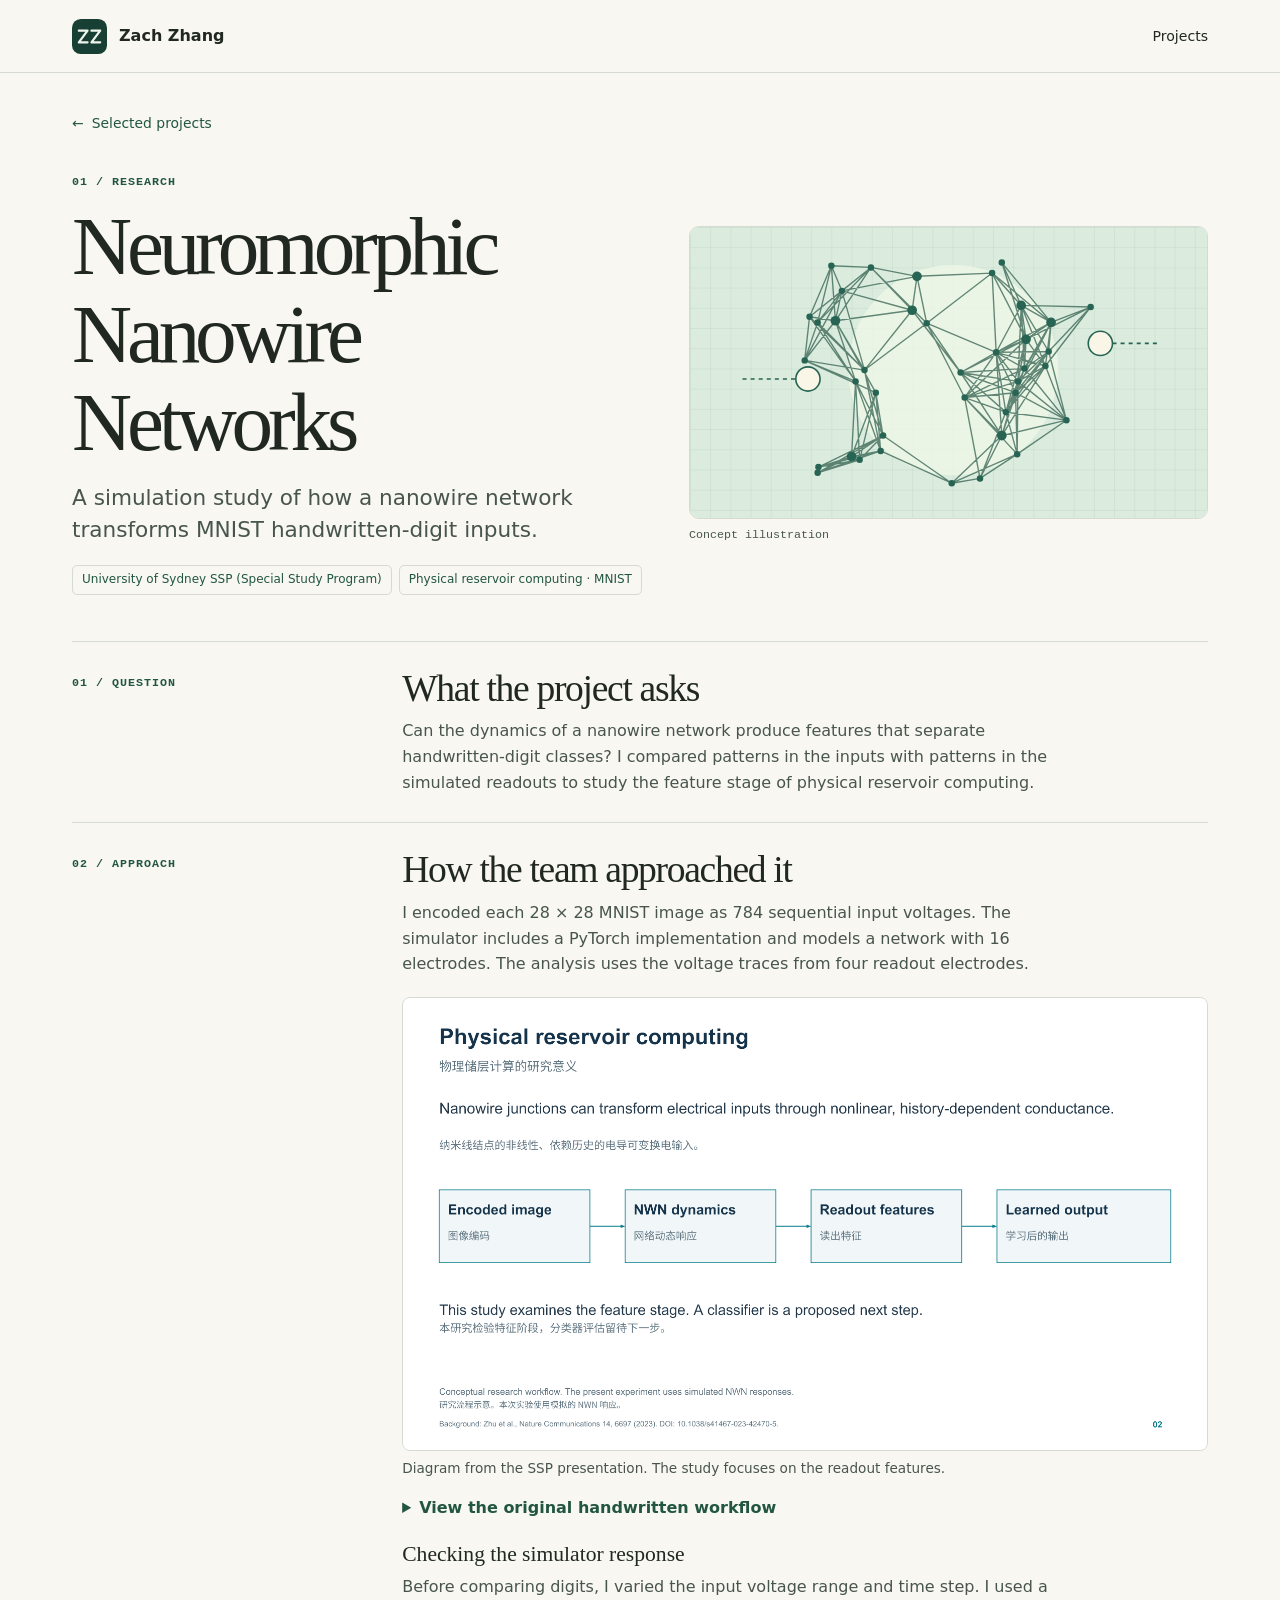
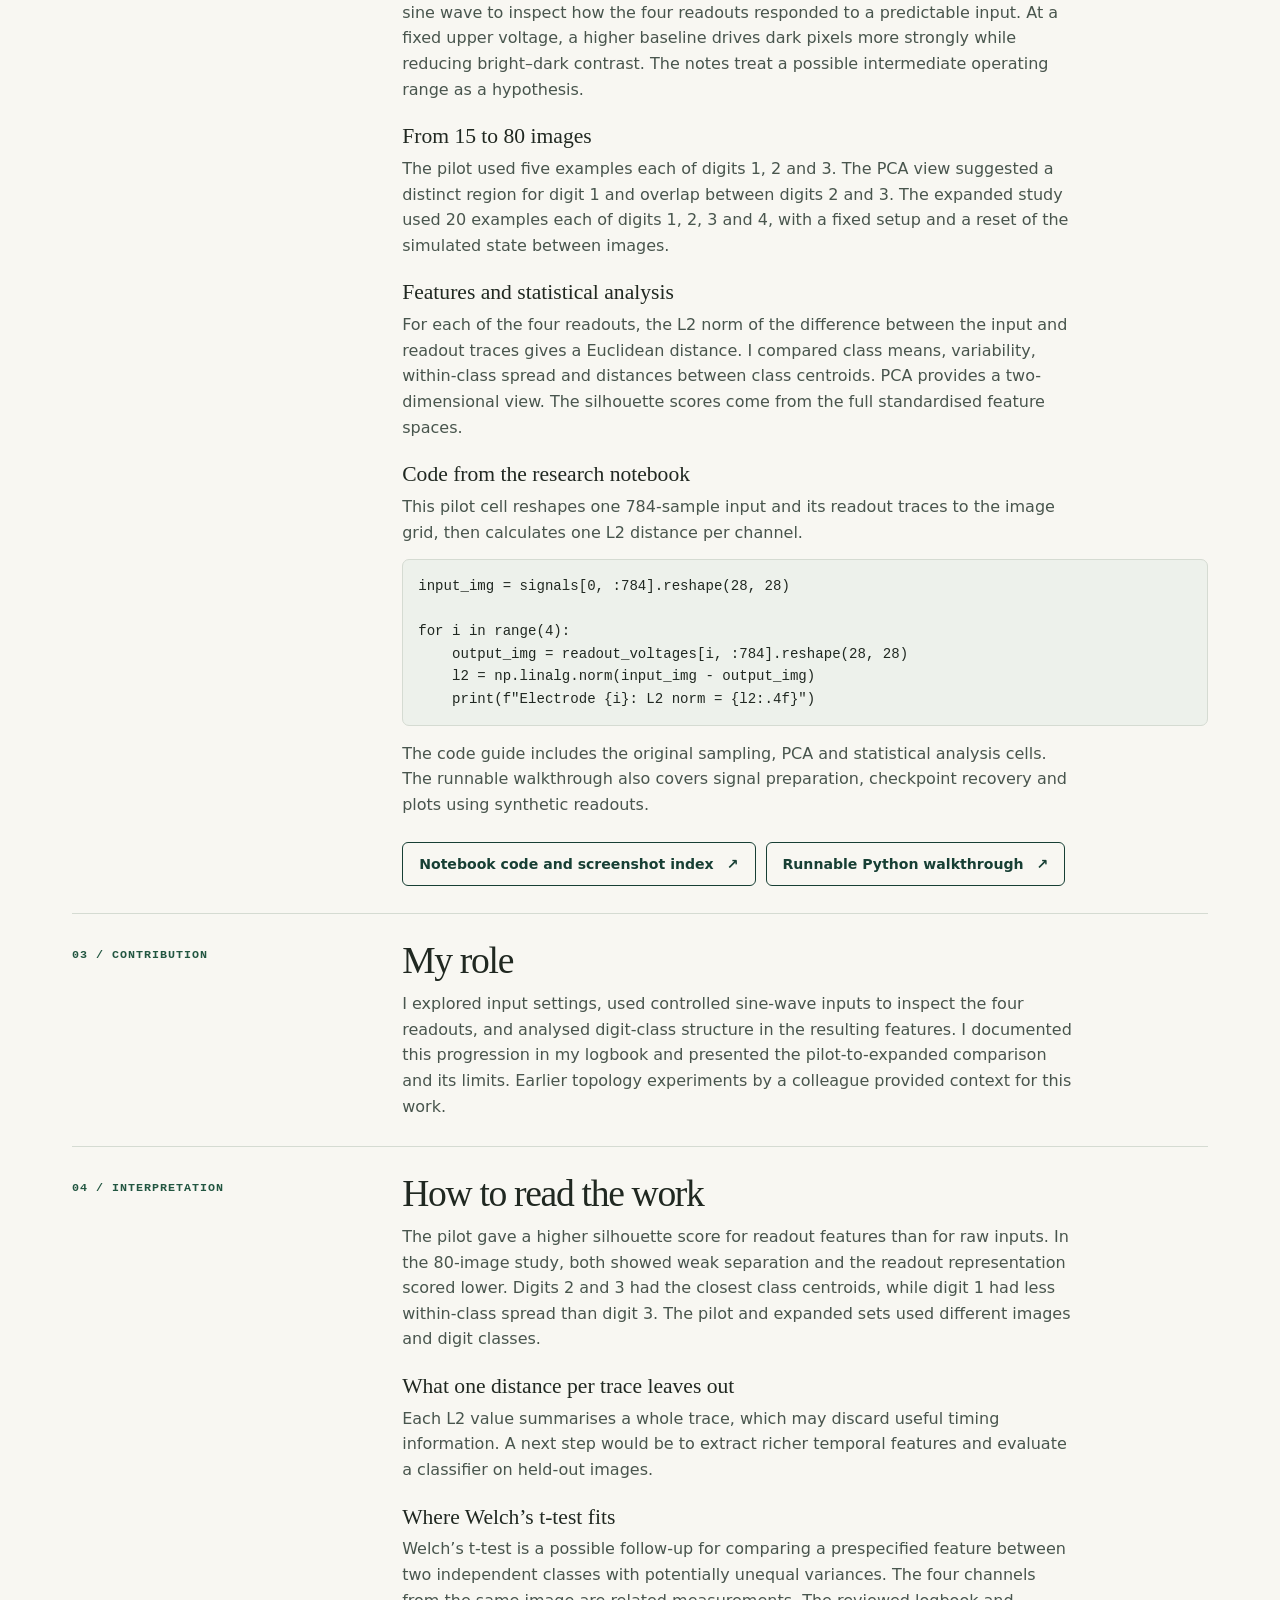
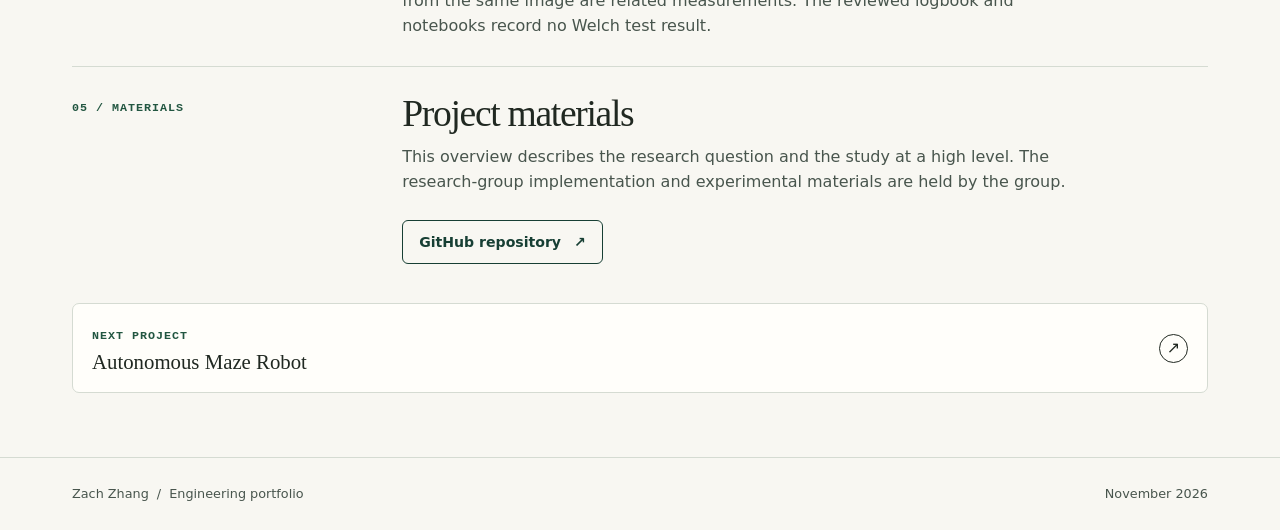
==== nwn.html @ 661b81e2 "Publish reviewed portfolio materials" ====
<!doctype html>
<html lang="en">
<head>
  <meta charset="utf-8">
  <meta name="viewport" content="width=device-width, initial-scale=1">
  <meta name="description" content="A simulation study of how a nanowire network transforms MNIST handwritten-digit inputs.">
  <title>Neuromorphic Nanowire Networks | Zach Zhang</title>
  <link rel="icon" href="assets/mark.svg" type="image/svg+xml">
  <link rel="stylesheet" href="assets/style.css">
</head>
<body>
  <a class="skip" href="#main">Skip to content</a>
  <header class="top"><div class="wrap bar">
    <a class="brand" href="index.html"><img src="assets/mark.svg" width="35" height="35" alt=""> Zach Zhang</a>
    <nav aria-label="Main navigation"><a href="index.html#work">Projects</a></nav>
  </div></header>

      <main id="main" class="wrap detail nwn">
        <a class="back" href="index.html#work"><span aria-hidden="true">←</span> Selected projects</a>
        <section class="detail-hero"><div><p class="eyebrow">01 / Research</p><h1>Neuromorphic Nanowire Networks</h1><p class="lead">A simulation study of how a nanowire network transforms MNIST handwritten-digit inputs.</p>
          <div class="meta"><span>University of Sydney SSP (Special Study Program)</span><span>Physical reservoir computing · MNIST</span></div></div>
          <figure><img src="assets/nwn.svg" width="640" height="360" alt="Illustration of an interconnected network"><figcaption>Concept illustration</figcaption></figure>
        </section>
        <section class="detail-section"><p class="eyebrow">01 / Question</p><div><h2>What the project asks</h2><p>Can the dynamics of a nanowire network produce features that separate handwritten-digit classes? I compared patterns in the inputs with patterns in the simulated readouts to study the feature stage of physical reservoir computing.</p></div></section>
        <section class="detail-section"><p class="eyebrow">02 / Approach</p><div><h2>How the team approached it</h2><p>I encoded each 28 × 28 MNIST image as 784 sequential input voltages. The simulator includes a PyTorch implementation and models a network with 16 electrodes. The analysis uses the voltage traces from four readout electrodes.</p><figure class="research-figure">
        <img src="assets/reservoir-workflow.png" width="1600" height="900" loading="lazy" alt="SSP presentation diagram connecting encoded images, nanowire-network dynamics and readout features">
        <figcaption>Diagram from the SSP presentation. The study focuses on the readout features.</figcaption>
      </figure>
      <details class="logbook-preview">
        <summary>View the original handwritten workflow</summary>
        <figure class="research-figure">
          <img src="assets/logbook-workflow.jpg" width="1075" height="1302" loading="lazy" alt="Handwritten workflow from MNIST voltage encoding to four readouts, feature extraction and statistical analysis">
          <figcaption>Conceptual workflow from my SSP research logbook, page 9.</figcaption>
        </figure>
      </details>
      <h3 class="research-code-heading">Checking the simulator response</h3>
      <p>Before comparing digits, I varied the input voltage range and time step. I used a sine wave to inspect how the four readouts responded to a predictable input. At a fixed upper voltage, a higher baseline drives dark pixels more strongly while reducing bright–dark contrast. The notes treat a possible intermediate operating range as a hypothesis.</p>
      <h3 class="research-code-heading">From 15 to 80 images</h3>
      <p>The pilot used five examples each of digits 1, 2 and 3. The PCA view suggested a distinct region for digit 1 and overlap between digits 2 and 3. The expanded study used 20 examples each of digits 1, 2, 3 and 4, with a fixed setup and a reset of the simulated state between images.</p>
      <h3 class="research-code-heading">Features and statistical analysis</h3>
      <p>For each of the four readouts, the L2 norm of the difference between the input and readout traces gives a Euclidean distance. I compared class means, variability, within-class spread and distances between class centroids. PCA provides a two-dimensional view. The silhouette scores come from the full standardised feature spaces.</p>
      <h3 class="research-code-heading">Code from the research notebook</h3>
      <p>This pilot cell reshapes one 784-sample input and its readout traces to the image grid, then calculates one L2 distance per channel.</p>
      <pre class="research-code"><code>input_img = signals[0, :784].reshape(28, 28)

for i in range(4):
    output_img = readout_voltages[i, :784].reshape(28, 28)
    l2 = np.linalg.norm(input_img - output_img)
    print(f&quot;Electrode {i}: L2 norm = {l2:.4f}&quot;)</code></pre>
      <p>The code guide includes the original sampling, PCA and statistical analysis cells. The runnable walkthrough also covers signal preparation, checkpoint recovery and plots using synthetic readouts.</p>
      <div class="intro-links">
        <a class="button secondary" href="https://github.com/zchenrui712-cell/nwn-ssp/blob/main/docs/notebook-code.md" target="_blank" rel="noopener noreferrer">Notebook code and screenshot index <span aria-hidden="true">↗</span></a>
        <a class="button secondary" href="https://github.com/zchenrui712-cell/nwn-ssp/blob/main/analysis/demo.py" target="_blank" rel="noopener noreferrer">Runnable Python walkthrough <span aria-hidden="true">↗</span></a>
      </div></div></section>
        <section class="detail-section"><p class="eyebrow">03 / Contribution</p><div><h2>My role</h2><p>I explored input settings, used controlled sine-wave inputs to inspect the four readouts, and analysed digit-class structure in the resulting features. I documented this progression in my logbook and presented the pilot-to-expanded comparison and its limits. Earlier topology experiments by a colleague provided context for this work.</p></div></section>
        <section class="detail-section"><p class="eyebrow">04 / Interpretation</p><div><h2>How to read the work</h2><p>The pilot gave a higher silhouette score for readout features than for raw inputs. In the 80-image study, both showed weak separation and the readout representation scored lower. Digits 2 and 3 had the closest class centroids, while digit 1 had less within-class spread than digit 3. The pilot and expanded sets used different images and digit classes.</p><h3 class="research-code-heading">What one distance per trace leaves out</h3>
        <p>Each L2 value summarises a whole trace, which may discard useful timing information. A next step would be to extract richer temporal features and evaluate a classifier on held-out images.</p>
        <h3 class="research-code-heading">Where Welch’s t-test fits</h3>
        <p>Welch’s t-test is a possible follow-up for comparing a prespecified feature between two independent classes with potentially unequal variances. The four channels from the same image are related measurements. The reviewed logbook and notebooks record no Welch test result.</p></div></section>
        <section class="detail-section"><p class="eyebrow">05 / Materials</p><div><h2>Project materials</h2><p>This overview describes the research question and the study at a high level. The research-group implementation and experimental materials are held by the group.</p><div class="intro-links"><a class="button secondary" href="https://github.com/zchenrui712-cell/nwn-ssp" target="_blank" rel="noopener noreferrer">GitHub repository <span aria-hidden="true">↗</span></a></div></div></section>
        <a class="next" href="robot.html"><div><span class="eyebrow">Next project</span><strong>Autonomous Maze Robot</strong></div><span class="arrow" aria-hidden="true">↗</span></a>
      </main>
  <footer class="foot"><div class="wrap bar"><span>Zach Zhang <span class="quiet">/</span> Engineering portfolio</span><span class="foot-status">November 2026</span></div></footer>
</body>
</html>
---- assets/style.css ----
:root {
  color-scheme: light;
  --paper: #f8f7f2;
  --ink: #202821;
  --muted: #48554d;
  --line: #d5dbd2;
  --green: #173f34;
  --serif: Georgia, 'Times New Roman', serif;
  --sans: 'Segoe UI', system-ui, sans-serif;
  --mono: Consolas, 'SFMono-Regular', monospace;
}
*, *::before, *::after { box-sizing: border-box; }
html { scroll-behavior: smooth; }
body { margin: 0; color: var(--ink); background: var(--paper); font: 16px/1.6 var(--sans); }
a { color: inherit; }
a:focus-visible { outline: 3px solid #31654f; outline-offset: 4px; }
img { display: block; max-width: 100%; height: auto; }
h1, h2, h3, p, figure { margin: 0; }
h1, h2, h3 { font-family: var(--serif); line-height: 1.06; font-weight: 400; }
.wrap { width: min(1136px, 100% - 88px); margin-inline: auto; }
.bar { min-height: 72px; display: flex; align-items: center; justify-content: space-between; gap: 16px; }
.top { border-bottom: 1px solid var(--line); }
.brand { display: inline-flex; align-items: center; gap: 12px; text-decoration: none; font-weight: 650; white-space: nowrap; }
nav { display: flex; align-items: center; gap: 25px; font-size: .88rem; }
nav a { text-decoration: none; padding-block: 8px; }
nav a:hover, nav a[aria-current] { text-decoration: underline; text-underline-offset: 5px; }
.skip { position: fixed; z-index: 5; background: var(--green); color: #fff; padding: 8px 12px; top: -4em; left: 12px; }
.skip:focus { top: 12px; }
.intro { display: grid; grid-template-columns: minmax(0, 1fr) 268px; align-items: end; gap: 42px; padding-block: clamp(58px, 8vw, 112px) clamp(50px, 6vw, 84px); }
.eyebrow { text-transform: uppercase; letter-spacing: .085em; font: 650 .73rem/1.35 var(--mono); color: var(--accent, var(--green)); }
.dot { display: inline-block; margin-right: 5px; vertical-align: .1em; width: 7px; height: 7px; border-radius: 50%; background: #397657; }
.intro h1 { margin: 13px 0 14px; font-size: clamp(4rem, 10vw, 8.45rem); letter-spacing: -.083em; }
.period { color: #3b765c; }
.lead { font-size: clamp(1.1rem, 2vw, 1.35rem); line-height: 1.5; color: var(--muted); max-width: 38ch; }
.intro-note { border-left: 2px solid #9eb9a9; color: var(--muted); padding: 1px 0 1px 16px; max-width: 29ch; margin-bottom: 9px; font-size: .94rem; }
.intro-links { display: flex; flex-wrap: wrap; gap: 10px; margin-top: 25px; }
.button { min-height: 44px; display: inline-flex; gap: 13px; justify-content: center; align-items: center; padding: 8px 16px; border-radius: 6px; border: 1px solid var(--green); text-decoration: none; font-size: .88rem; font-weight: 650; }
.primary { background: var(--green); color: #fff; }
.primary:hover { background: #285848; }
.secondary { color: var(--green); }
.secondary:hover { background: #e7eee5; }
.work { border-top: 1px solid var(--line); padding-block: 25px 64px; scroll-margin-top: 16px; }
.section-top { display: flex; align-items: baseline; justify-content: space-between; gap: 12px; margin-bottom: 20px; }
.section-top h2 { font-size: clamp(1.8rem, 3.3vw, 2.7rem); letter-spacing: -.035em; }
.cards { display: grid; grid-template-columns: repeat(3, minmax(0, 1fr)); gap: 16px; }
.nwn { --accent: #225641; }
.robot { --accent: #784020; }
.skytrace { --accent: #2e577d; }
.card { display: flex; flex-direction: column; border: 1px solid var(--line); border-radius: 10px; text-decoration: none; background: #fffefa; transition: transform .17s ease, box-shadow .17s ease; }
.card:hover { transform: translateY(-4px); box-shadow: 0 9px 23px #253a2715; }
.card-art { position: relative; }
.card-art img { width: 100%; border-radius: 9px 9px 0 0; }
.card-index { position: absolute; top: 13px; left: 13px; border-radius: 4px; padding: 4px 7px; background: #fffefa; color: var(--accent); font: 650 .71rem/1.25 var(--mono); }
.card-copy { display: flex; flex-direction: column; flex: 1; padding: 19px; }
.card-copy h3 { font-size: clamp(1.5rem, 2.55vw, 2.03rem); letter-spacing: -.045em; margin-block: 8px 9px; }
.card-copy > p:not(.eyebrow) { color: var(--muted); font-size: .91rem; line-height: 1.55; margin-bottom: 17px; }
.card-bottom { border-top: 1px solid var(--line); padding-top: 12px; margin-top: auto; display: flex; align-items: center; justify-content: space-between; gap: 10px; color: var(--accent); font-size: .75rem; font-weight: 650; }
.arrow { display: grid; flex: 0 0 auto; place-items: center; width: 29px; height: 29px; border: 1px solid currentColor; border-radius: 50%; font: 1rem/1 var(--sans); }
.foot { border-top: 1px solid var(--line); color: var(--muted); font-size: .8rem; }
.quiet { margin-inline: 4px; }
.foot-status { text-align: right; }
.detail, .cv { padding-block: 31px 64px; }
.back { display: inline-flex; align-items: center; gap: 8px; font-size: .87rem; text-decoration: none; padding: 8px 0; color: var(--accent, var(--green)); }
.back:hover { text-decoration: underline; }
.detail-hero { display: grid; grid-template-columns: 1.1fr minmax(0, 1fr); gap: 46px; align-items: center; padding-block: 33px 46px; }
.detail-hero h1, .cv h1 { font-size: clamp(2.65rem, 6.5vw, 5.6rem); letter-spacing: -.062em; margin: 11px 0 15px; overflow-wrap: anywhere; }
.detail-hero figure img { border: 1px solid var(--line); border-radius: 10px; }
.detail-hero figcaption { font: .73rem/1.4 var(--mono); color: var(--muted); margin-top: 8px; }
.meta { display: flex; flex-wrap: wrap; gap: 7px; margin-top: 19px; }
.meta span { border-radius: 5px; padding: 4px 9px; border: 1px solid var(--line); font-size: .75rem; color: var(--accent); }
.detail-section { display: grid; grid-template-columns: minmax(140px, .38fr) 1fr; gap: 24px; border-top: 1px solid var(--line); padding-block: 27px; }
.detail-section > .eyebrow { margin-top: 7px; }
.detail-section h2, .cv h2 { font-size: clamp(1.55rem, 3.25vw, 2.35rem); letter-spacing: -.035em; margin-bottom: 10px; }
.detail-section div > p, .detail-section dd, .cv section p { color: var(--muted); max-width: 66ch; }
.research-figure { margin-top: 20px; }
.research-figure img { border: 1px solid var(--line); border-radius: 8px; }
.research-figure figcaption { margin-top: 7px; color: var(--muted); font-size: .85rem; }
.logbook-preview { margin-top: 15px; }
.logbook-preview summary { color: var(--accent); cursor: pointer; font-weight: 650; }
.logbook-preview img { width: min(100%, 440px); }
.research-code-heading { margin: 23px 0 8px; font-size: 1.35rem; }
.research-code { overflow-x: auto; padding: 15px; border: 1px solid var(--line); border-radius: 7px; background: #edf1eb; font: .88rem/1.6 var(--mono); }
.demo-actions { display: flex; gap: 10px; flex-wrap: wrap; margin-block: 14px; }
.demo-actions button { cursor: pointer; font-family: inherit; }
.demo-upload label { display: block; }
.demo-upload input { max-width: 100%; }
.demo-status { padding: 10px 14px; margin-block: 12px; border-left: 3px solid var(--accent); background: #edf1eb; }
.demo-credit { font-size: .84rem; }
.stages { display: grid; grid-template-columns: repeat(3, minmax(0, 1fr)); gap: 10px; margin-block: 15px 0; }
.stages > div { background: #fffaf2; border: 1px solid #e5dac8; border-radius: 6px; padding: 12px; }
.stages dt { font-weight: 650; color: var(--accent); }
.stages dd { margin: 4px 0 0; font-size: .88rem; }
.next { margin-top: 12px; padding: 17px 19px; border: 1px solid var(--line); border-radius: 7px; background: #fffefa; display: flex; align-items: center; justify-content: space-between; gap: 16px; text-decoration: none; }
.next:hover { border-color: var(--accent); }
.next strong { display: block; margin-top: 4px; font: 1.3rem/1.2 var(--serif); }
.cv { max-width: 870px; }
.cv-header { padding-block: 26px 31px; }
.cv-header h1 { font-size: clamp(2.75rem, 6.5vw, 5.25rem); }
.cv section { border-top: 1px solid var(--line); padding: 21px 0 23px; }
.cv-row { display: flex; justify-content: space-between; align-items: baseline; gap: 16px; padding-top: 10px; }
.cv-row h3 { font-size: 1.2rem; margin-bottom: 4px; }
.cv-row h3 a { text-decoration-thickness: 1px; text-underline-offset: 3px; }
.cv-row > span { white-space: nowrap; font-size: .79rem; color: var(--muted); }
.cv-results { margin: 0; padding: 0; list-style: none; }
.cv-results li { display: flex; justify-content: space-between; gap: 8px; padding-block: 3px; }
.cv-results strong { white-space: nowrap; }
@media (max-width: 875px) {
  .wrap { width: min(1136px, 100% - 54px); }
  .intro { grid-template-columns: 1fr minmax(170px, 29%); gap: 20px; }
  .card-copy { padding: 14px; }
  .detail-hero { gap: 24px; }
}
@media (max-width: 660px) {
  .wrap { width: calc(100% - 36px); }
  .bar { min-height: 62px; }
  nav { gap: 15px; }
  .intro, .cards, .detail-hero, .detail-section, .stages { grid-template-columns: 1fr; }
  .intro { gap: 23px; padding-block: 47px 35px; }
  .intro h1 { font-size: clamp(3.15rem, 13vw, 5.8rem); }
  .intro-note { max-width: 38ch; margin: 0; }
  .card-copy h3 { font-size: 1.85rem; }
  .card-art img { aspect-ratio: 1.95; object-fit: cover; }
  .detail-hero { gap: 23px; padding-block: 23px 28px; }
  .detail-section { gap: 8px; padding-block: 20px; }
  .detail-section > .eyebrow { margin-top: 0; }
  .cv-row { flex-direction: column; gap: 4px; padding-top: 12px; }
}
@media (prefers-reduced-motion: reduce) { *, *::before, *::after { transition: none !important; scroll-behavior: auto !important; } }
@media print {
  @page { size: A4; margin: 16mm; }
  body { background: #fff; color: #000; font-size: 10.5pt; }
  .top, .foot, .skip, .cv > .back { display: none; }
  .wrap { width: 100%; }
  .cv { max-width: none; padding: 0; }
  .cv-header { padding: 0 0 12px; }
  .cv h1 { font-size: 31pt; }
  .cv h2 { font-size: 17pt; }
  .cv .lead { font-size: 12pt; }
  .cv section { padding: 10px 0; break-inside: avoid; }
  .cv-row { display: flex; flex-direction: row; }
}
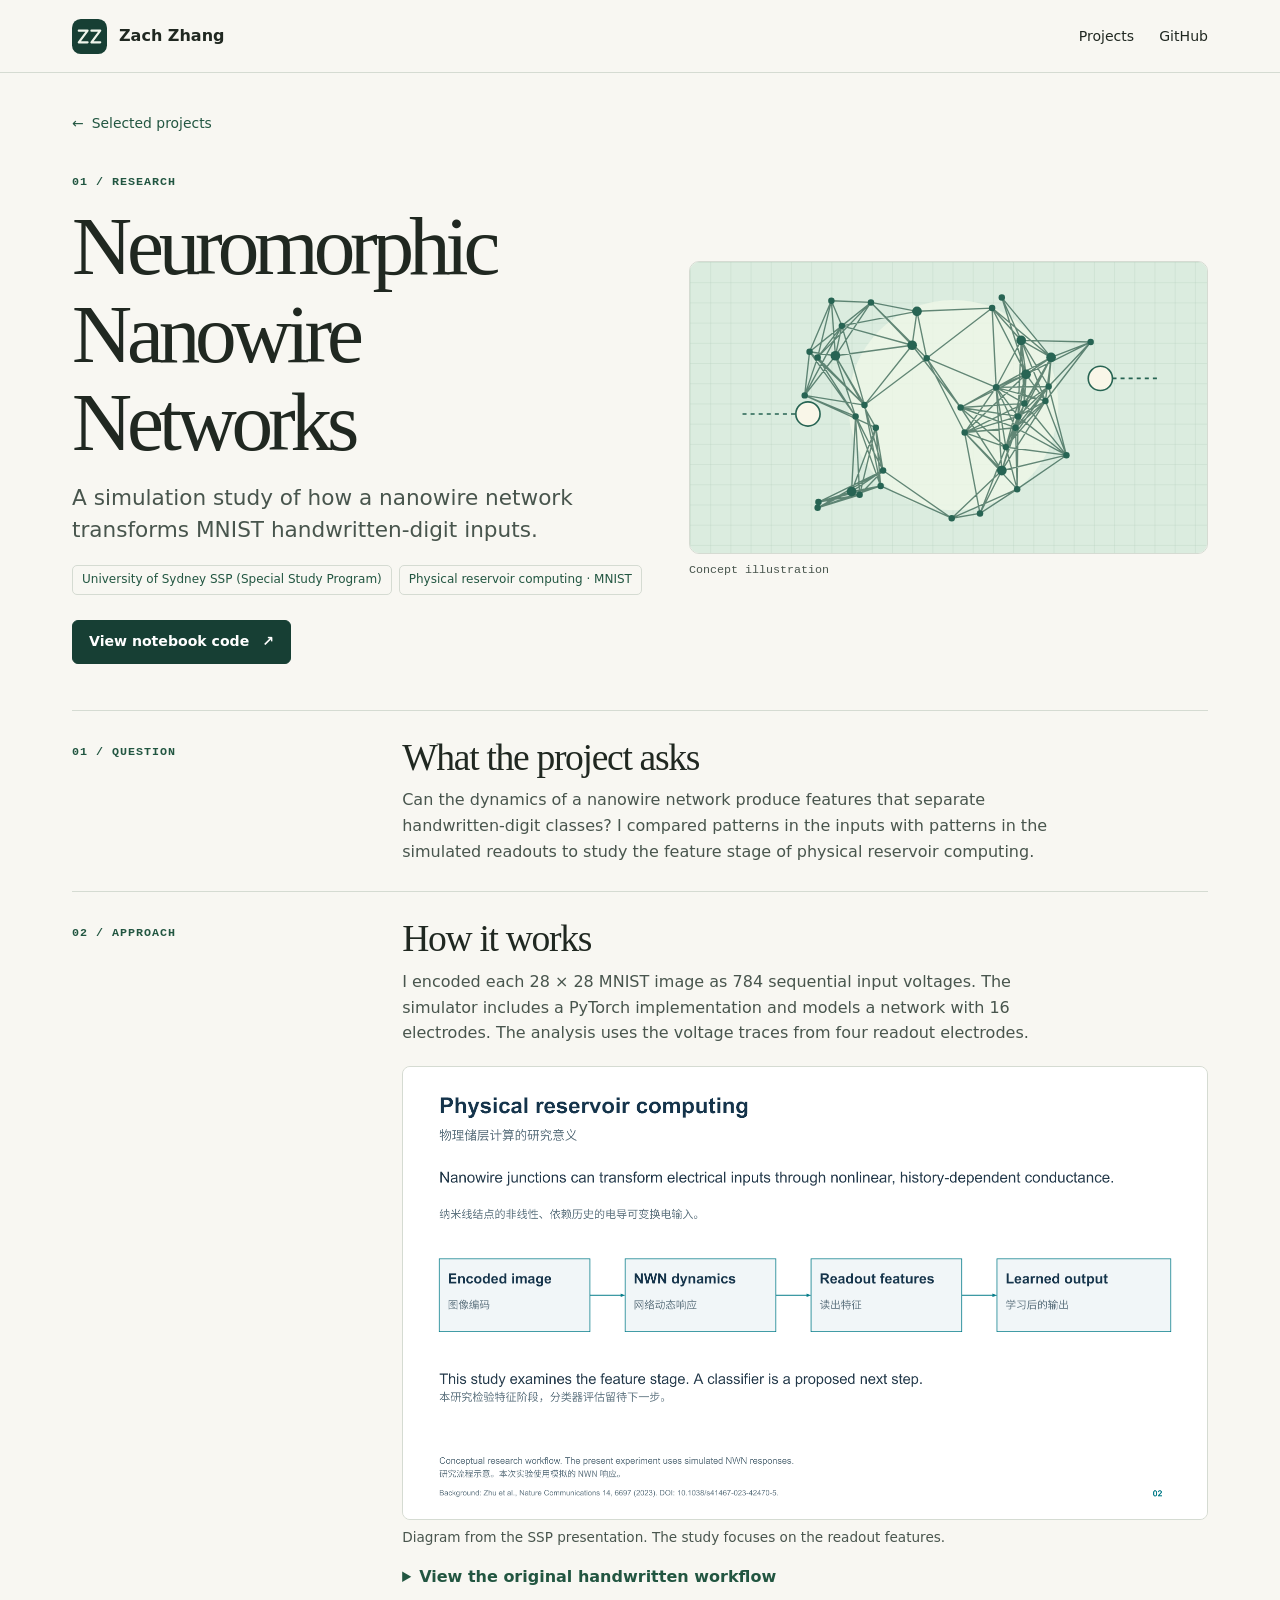
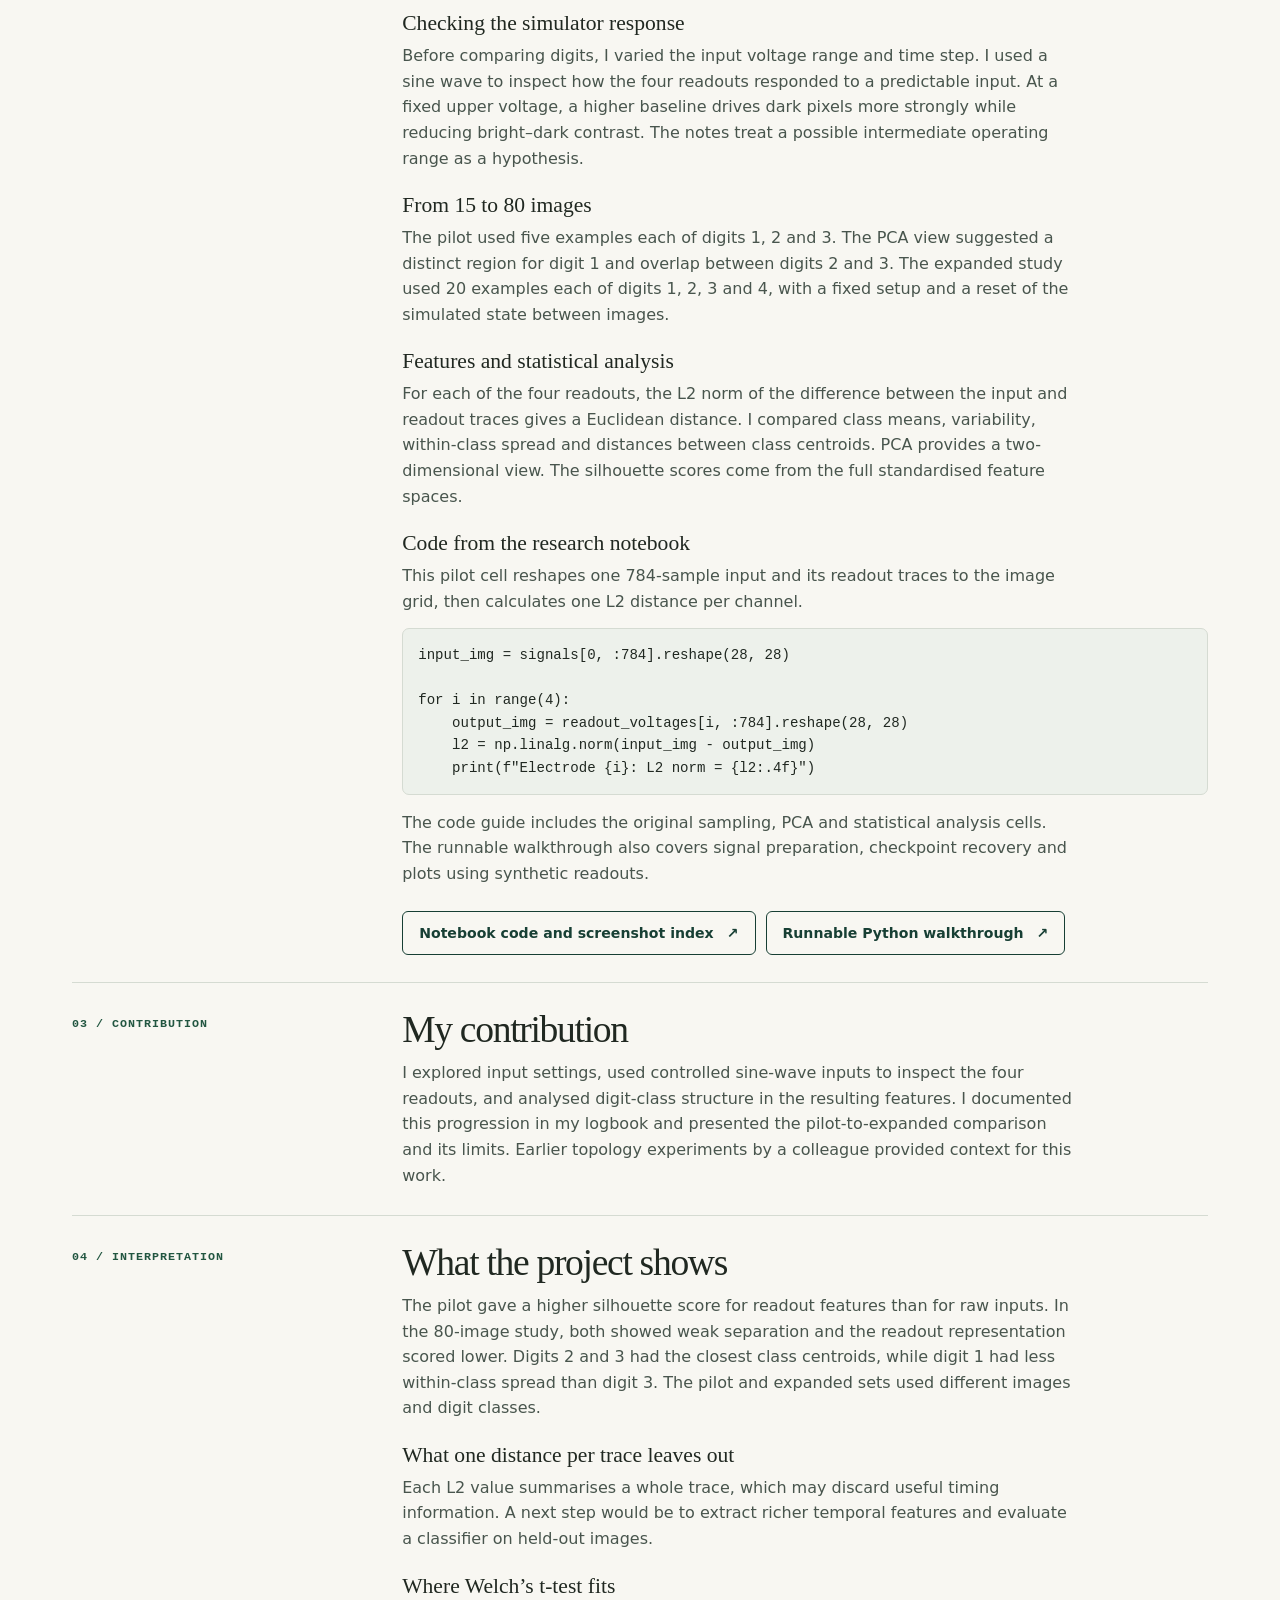
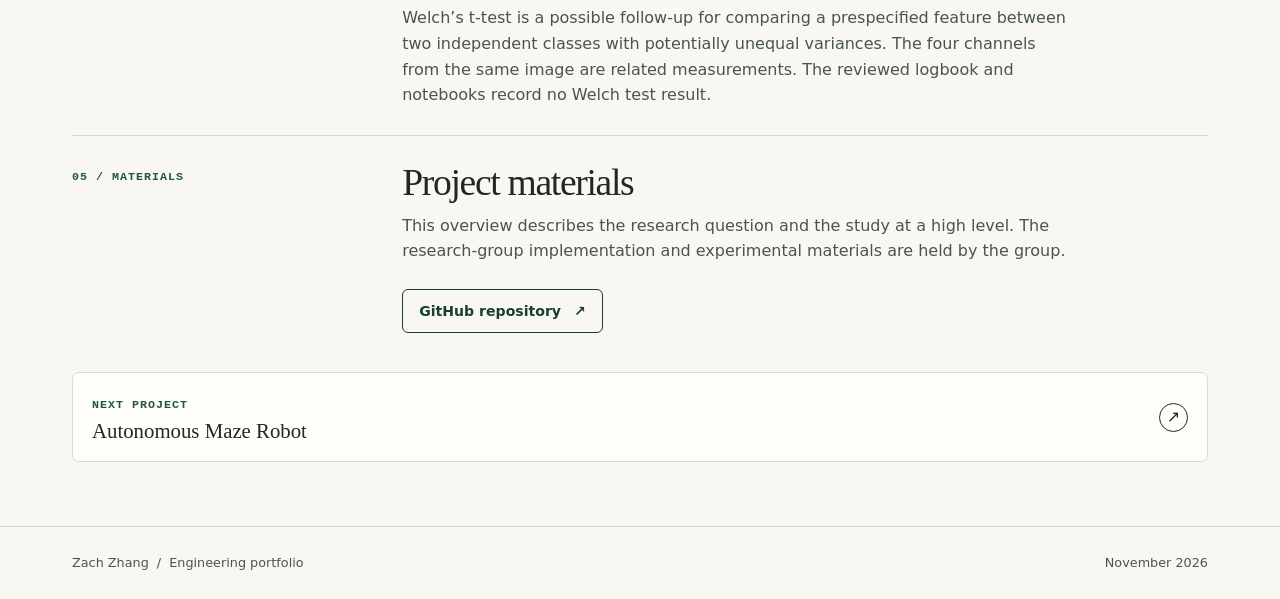
==== commit 65dfcda8: "Improve portfolio navigation and project links" ====
--- a/nwn.html
+++ b/nwn.html
@@ -12,17 +12,19 @@
   <a class="skip" href="#main">Skip to content</a>
   <header class="top"><div class="wrap bar">
     <a class="brand" href="index.html"><img src="assets/mark.svg" width="35" height="35" alt=""> Zach Zhang</a>
-    <nav aria-label="Main navigation"><a href="index.html#work">Projects</a></nav>
+    <nav aria-label="Main navigation"><a href="index.html#work">Projects</a><a href="https://github.com/zchenrui712-cell">GitHub</a></nav>
   </div></header>
 
       <main id="main" class="wrap detail nwn">
         <a class="back" href="index.html#work"><span aria-hidden="true">←</span> Selected projects</a>
         <section class="detail-hero"><div><p class="eyebrow">01 / Research</p><h1>Neuromorphic Nanowire Networks</h1><p class="lead">A simulation study of how a nanowire network transforms MNIST handwritten-digit inputs.</p>
-          <div class="meta"><span>University of Sydney SSP (Special Study Program)</span><span>Physical reservoir computing · MNIST</span></div></div>
+          <div class="meta"><span>University of Sydney SSP (Special Study Program)</span><span>Physical reservoir computing · MNIST</span></div><div class="intro-links">
+          <a class="button primary" href="https://github.com/zchenrui712-cell/nwn-ssp/blob/main/docs/notebook-code.md">View notebook code <span aria-hidden="true">↗</span></a>
+        </div></div>
           <figure><img src="assets/nwn.svg" width="640" height="360" alt="Illustration of an interconnected network"><figcaption>Concept illustration</figcaption></figure>
         </section>
         <section class="detail-section"><p class="eyebrow">01 / Question</p><div><h2>What the project asks</h2><p>Can the dynamics of a nanowire network produce features that separate handwritten-digit classes? I compared patterns in the inputs with patterns in the simulated readouts to study the feature stage of physical reservoir computing.</p></div></section>
-        <section class="detail-section"><p class="eyebrow">02 / Approach</p><div><h2>How the team approached it</h2><p>I encoded each 28 × 28 MNIST image as 784 sequential input voltages. The simulator includes a PyTorch implementation and models a network with 16 electrodes. The analysis uses the voltage traces from four readout electrodes.</p><figure class="research-figure">
+        <section class="detail-section"><p class="eyebrow">02 / Approach</p><div><h2>How it works</h2><p>I encoded each 28 × 28 MNIST image as 784 sequential input voltages. The simulator includes a PyTorch implementation and models a network with 16 electrodes. The analysis uses the voltage traces from four readout electrodes.</p><figure class="research-figure">
         <img src="assets/reservoir-workflow.png" width="1600" height="900" loading="lazy" alt="SSP presentation diagram connecting encoded images, nanowire-network dynamics and readout features">
         <figcaption>Diagram from the SSP presentation. The study focuses on the readout features.</figcaption>
       </figure>
@@ -52,8 +54,8 @@
         <a class="button secondary" href="https://github.com/zchenrui712-cell/nwn-ssp/blob/main/docs/notebook-code.md" target="_blank" rel="noopener noreferrer">Notebook code and screenshot index <span aria-hidden="true">↗</span></a>
         <a class="button secondary" href="https://github.com/zchenrui712-cell/nwn-ssp/blob/main/analysis/demo.py" target="_blank" rel="noopener noreferrer">Runnable Python walkthrough <span aria-hidden="true">↗</span></a>
       </div></div></section>
-        <section class="detail-section"><p class="eyebrow">03 / Contribution</p><div><h2>My role</h2><p>I explored input settings, used controlled sine-wave inputs to inspect the four readouts, and analysed digit-class structure in the resulting features. I documented this progression in my logbook and presented the pilot-to-expanded comparison and its limits. Earlier topology experiments by a colleague provided context for this work.</p></div></section>
-        <section class="detail-section"><p class="eyebrow">04 / Interpretation</p><div><h2>How to read the work</h2><p>The pilot gave a higher silhouette score for readout features than for raw inputs. In the 80-image study, both showed weak separation and the readout representation scored lower. Digits 2 and 3 had the closest class centroids, while digit 1 had less within-class spread than digit 3. The pilot and expanded sets used different images and digit classes.</p><h3 class="research-code-heading">What one distance per trace leaves out</h3>
+        <section class="detail-section"><p class="eyebrow">03 / Contribution</p><div><h2>My contribution</h2><p>I explored input settings, used controlled sine-wave inputs to inspect the four readouts, and analysed digit-class structure in the resulting features. I documented this progression in my logbook and presented the pilot-to-expanded comparison and its limits. Earlier topology experiments by a colleague provided context for this work.</p></div></section>
+        <section class="detail-section"><p class="eyebrow">04 / Interpretation</p><div><h2>What the project shows</h2><p>The pilot gave a higher silhouette score for readout features than for raw inputs. In the 80-image study, both showed weak separation and the readout representation scored lower. Digits 2 and 3 had the closest class centroids, while digit 1 had less within-class spread than digit 3. The pilot and expanded sets used different images and digit classes.</p><h3 class="research-code-heading">What one distance per trace leaves out</h3>
         <p>Each L2 value summarises a whole trace, which may discard useful timing information. A next step would be to extract richer temporal features and evaluate a classifier on held-out images.</p>
         <h3 class="research-code-heading">Where Welch’s t-test fits</h3>
         <p>Welch’s t-test is a possible follow-up for comparing a prespecified feature between two independent classes with potentially unequal variances. The four channels from the same image are related measurements. The reviewed logbook and notebooks record no Welch test result.</p></div></section>
--- a/assets/style.css
+++ b/assets/style.css
@@ -46,15 +46,21 @@
 .nwn { --accent: #225641; }
 .robot { --accent: #784020; }
 .skytrace { --accent: #2e577d; }
-.card { display: flex; flex-direction: column; border: 1px solid var(--line); border-radius: 10px; text-decoration: none; background: #fffefa; transition: transform .17s ease, box-shadow .17s ease; }
-.card:hover { transform: translateY(-4px); box-shadow: 0 9px 23px #253a2715; }
+.card { display: flex; flex-direction: column; min-width: 0; border: 1px solid var(--line); border-radius: 10px; background: #fffefa; transition: transform .17s ease, box-shadow .17s ease; }
+.card:hover, .card:focus-within { transform: translateY(-4px); box-shadow: 0 9px 23px #253a2715; }
+.card-overview { display: flex; flex: 1; flex-direction: column; text-decoration: none; border-radius: 9px 9px 0 0; }
+.card-overview:hover h3 { text-decoration: underline; text-decoration-thickness: 1px; text-underline-offset: 4px; }
 .card-art { position: relative; }
 .card-art img { width: 100%; border-radius: 9px 9px 0 0; }
 .card-index { position: absolute; top: 13px; left: 13px; border-radius: 4px; padding: 4px 7px; background: #fffefa; color: var(--accent); font: 650 .71rem/1.25 var(--mono); }
 .card-copy { display: flex; flex-direction: column; flex: 1; padding: 19px; }
 .card-copy h3 { font-size: clamp(1.5rem, 2.55vw, 2.03rem); letter-spacing: -.045em; margin-block: 8px 9px; }
 .card-copy > p:not(.eyebrow) { color: var(--muted); font-size: .91rem; line-height: 1.55; margin-bottom: 17px; }
-.card-bottom { border-top: 1px solid var(--line); padding-top: 12px; margin-top: auto; display: flex; align-items: center; justify-content: space-between; gap: 10px; color: var(--accent); font-size: .75rem; font-weight: 650; }
+.card-tag { margin-top: auto; color: var(--accent); font-size: .75rem; font-weight: 650; }
+.card-actions { display: flex; flex-wrap: wrap; gap: 6px 10px; align-items: center; justify-content: space-between; margin-inline: 19px; padding-block: 8px; border-top: 1px solid var(--line); color: var(--accent); font-size: .76rem; font-weight: 650; }
+.card-actions a { display: inline-flex; min-height: 38px; align-items: center; gap: 5px; text-decoration: none; }
+.card-actions a:hover { text-decoration: underline; text-underline-offset: 3px; }
+.card-actions .card-demo { padding-inline: 9px; border: 1px solid #bccbd9; border-radius: 5px; background: #eef5fa; }
 .arrow { display: grid; flex: 0 0 auto; place-items: center; width: 29px; height: 29px; border: 1px solid currentColor; border-radius: 50%; font: 1rem/1 var(--sans); }
 .foot { border-top: 1px solid var(--line); color: var(--muted); font-size: .8rem; }
 .quiet { margin-inline: 4px; }
@@ -69,6 +75,7 @@
 .meta { display: flex; flex-wrap: wrap; gap: 7px; margin-top: 19px; }
 .meta span { border-radius: 5px; padding: 4px 9px; border: 1px solid var(--line); font-size: .75rem; color: var(--accent); }
 .detail-section { display: grid; grid-template-columns: minmax(140px, .38fr) 1fr; gap: 24px; border-top: 1px solid var(--line); padding-block: 27px; }
+.detail-section > div { min-width: 0; }
 .detail-section > .eyebrow { margin-top: 7px; }
 .detail-section h2, .cv h2 { font-size: clamp(1.55rem, 3.25vw, 2.35rem); letter-spacing: -.035em; margin-bottom: 10px; }
 .detail-section div > p, .detail-section dd, .cv section p { color: var(--muted); max-width: 66ch; }
@@ -108,6 +115,7 @@
   .wrap { width: min(1136px, 100% - 54px); }
   .intro { grid-template-columns: 1fr minmax(170px, 29%); gap: 20px; }
   .card-copy { padding: 14px; }
+  .card-actions { margin-inline: 14px; }
   .detail-hero { gap: 24px; }
 }
 @media (max-width: 660px) {
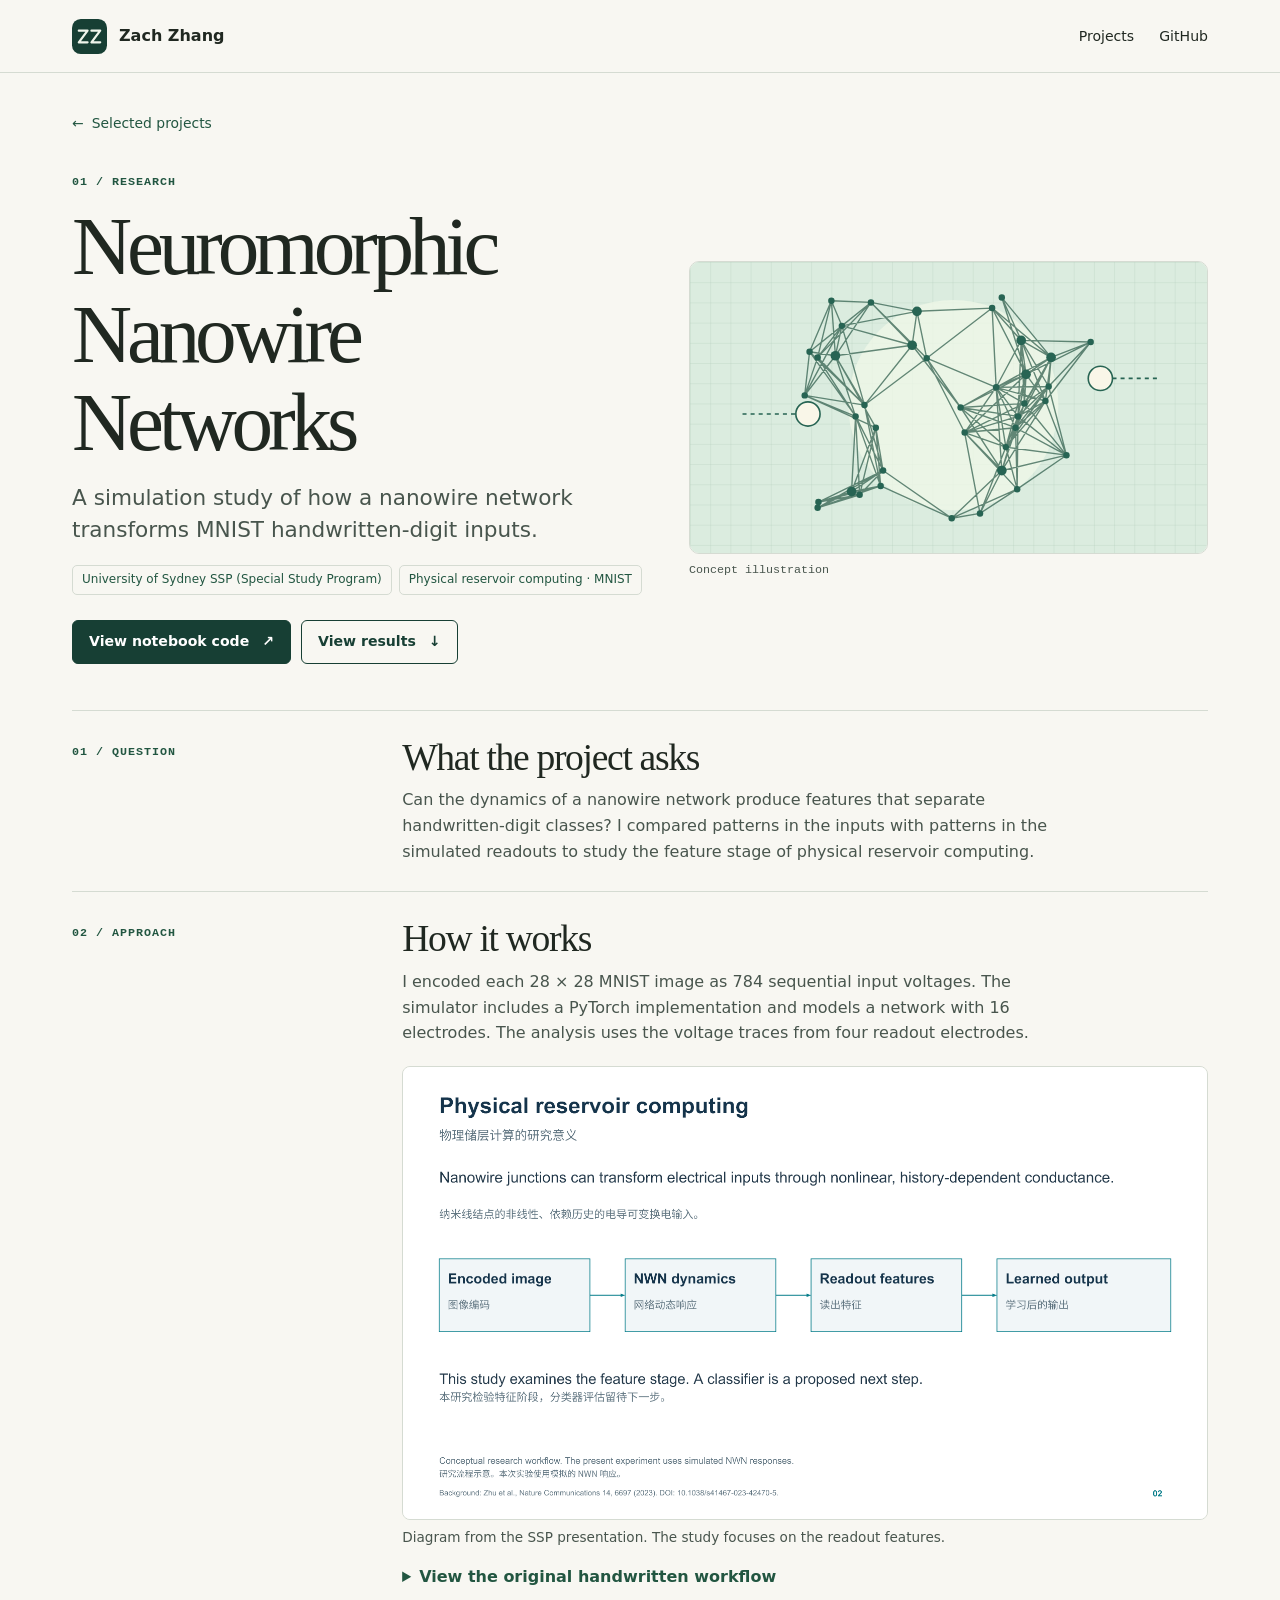
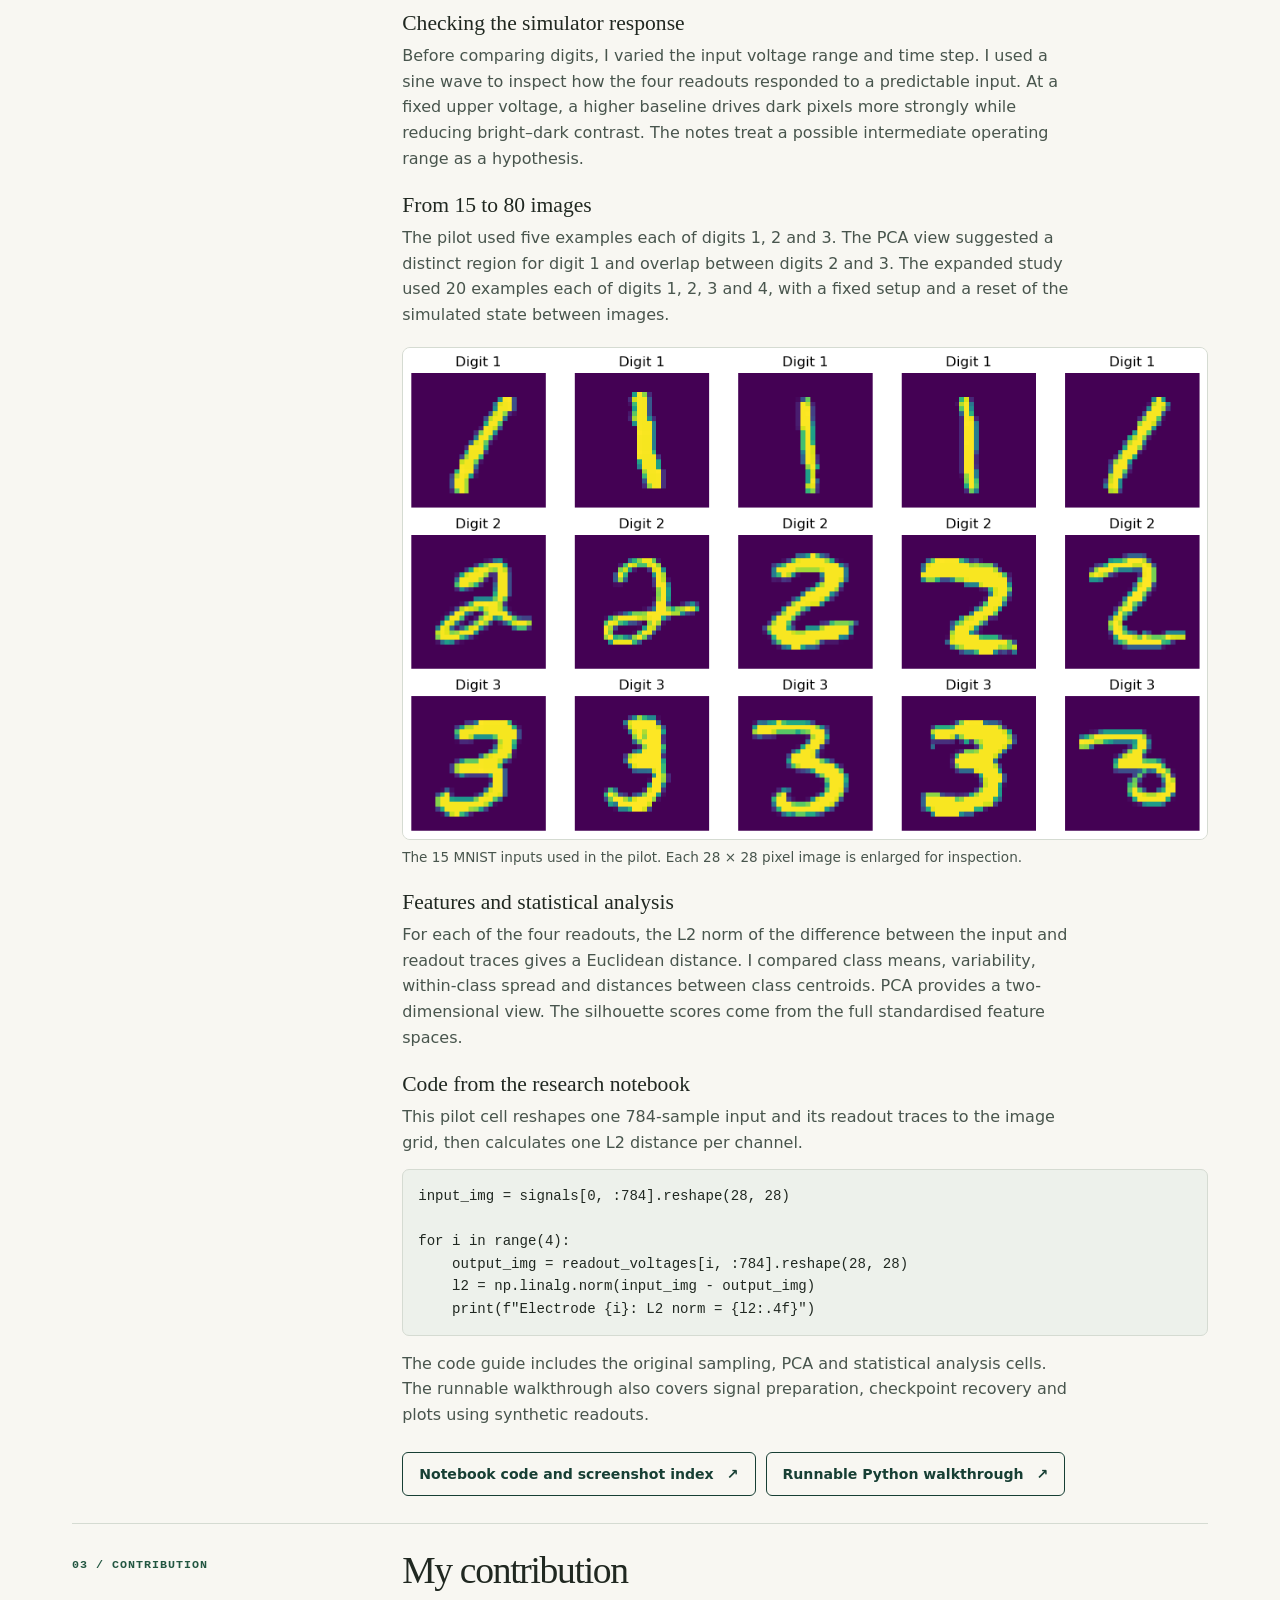
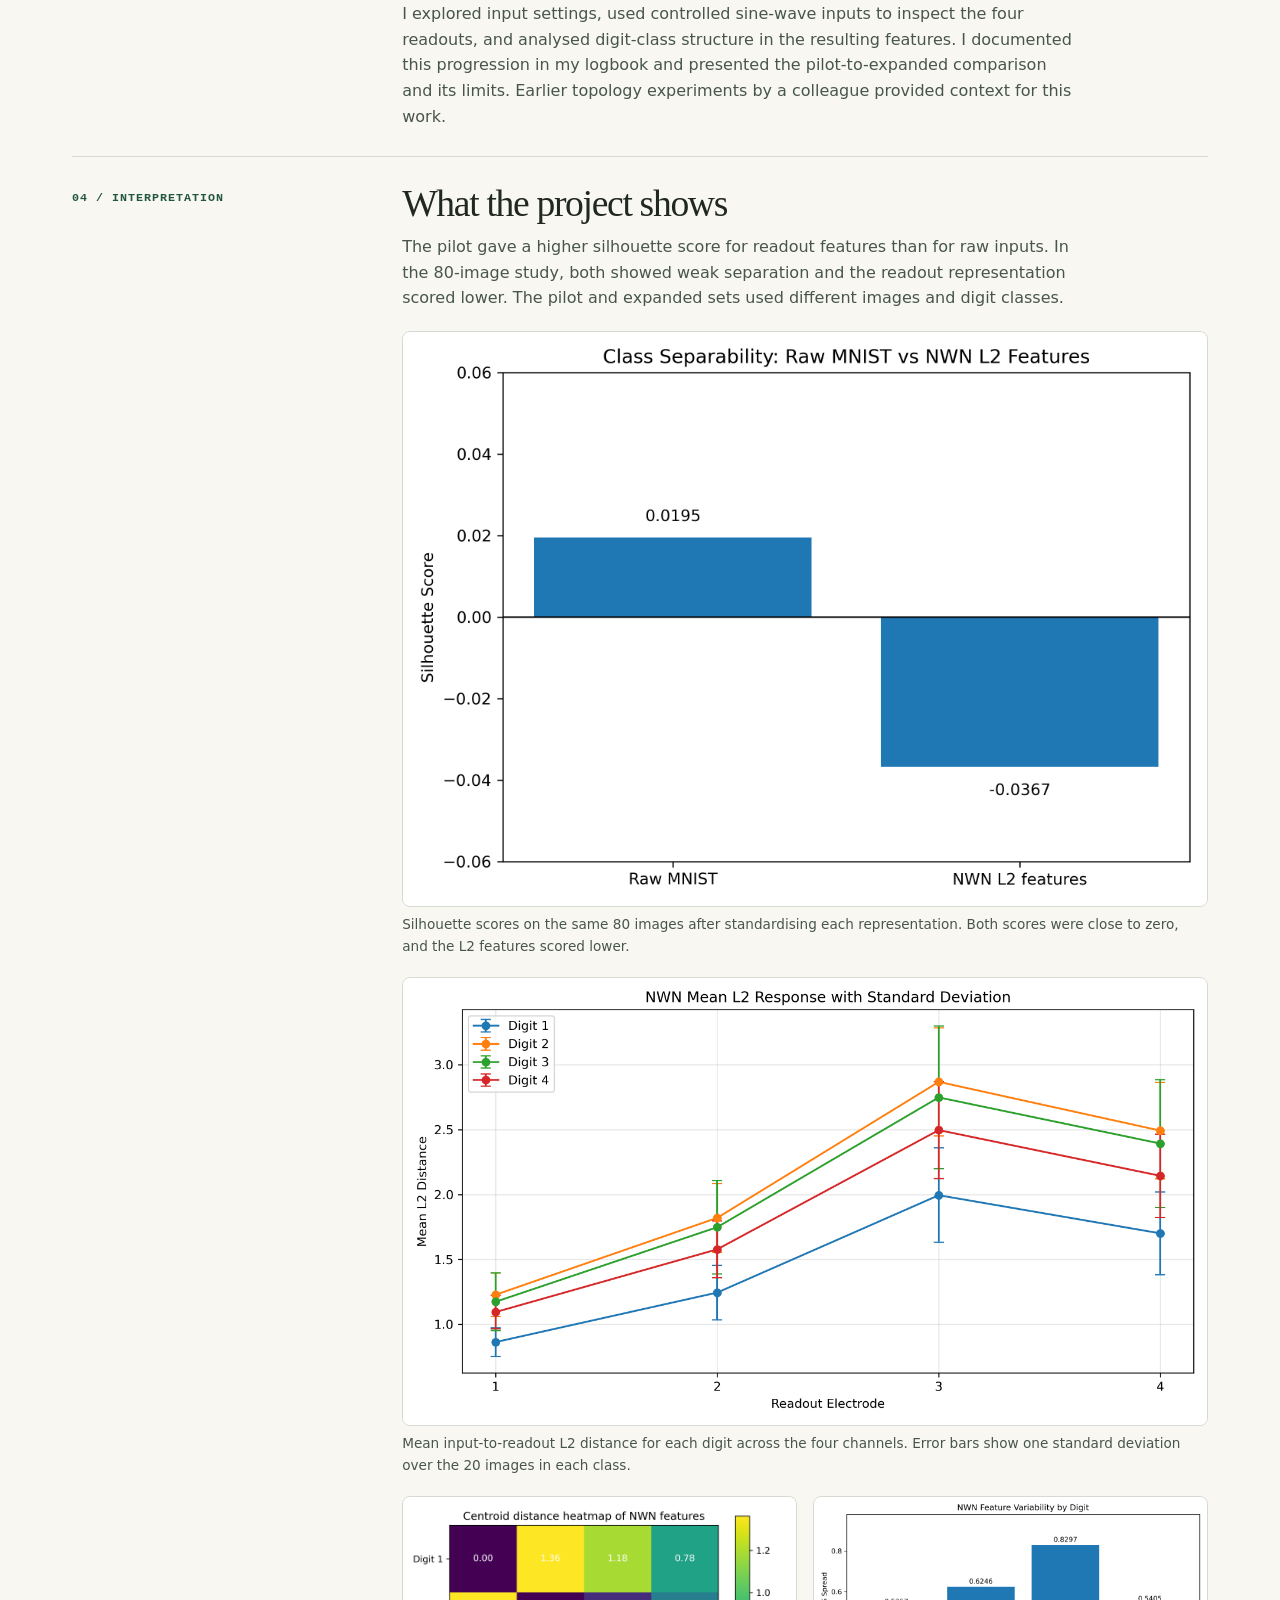
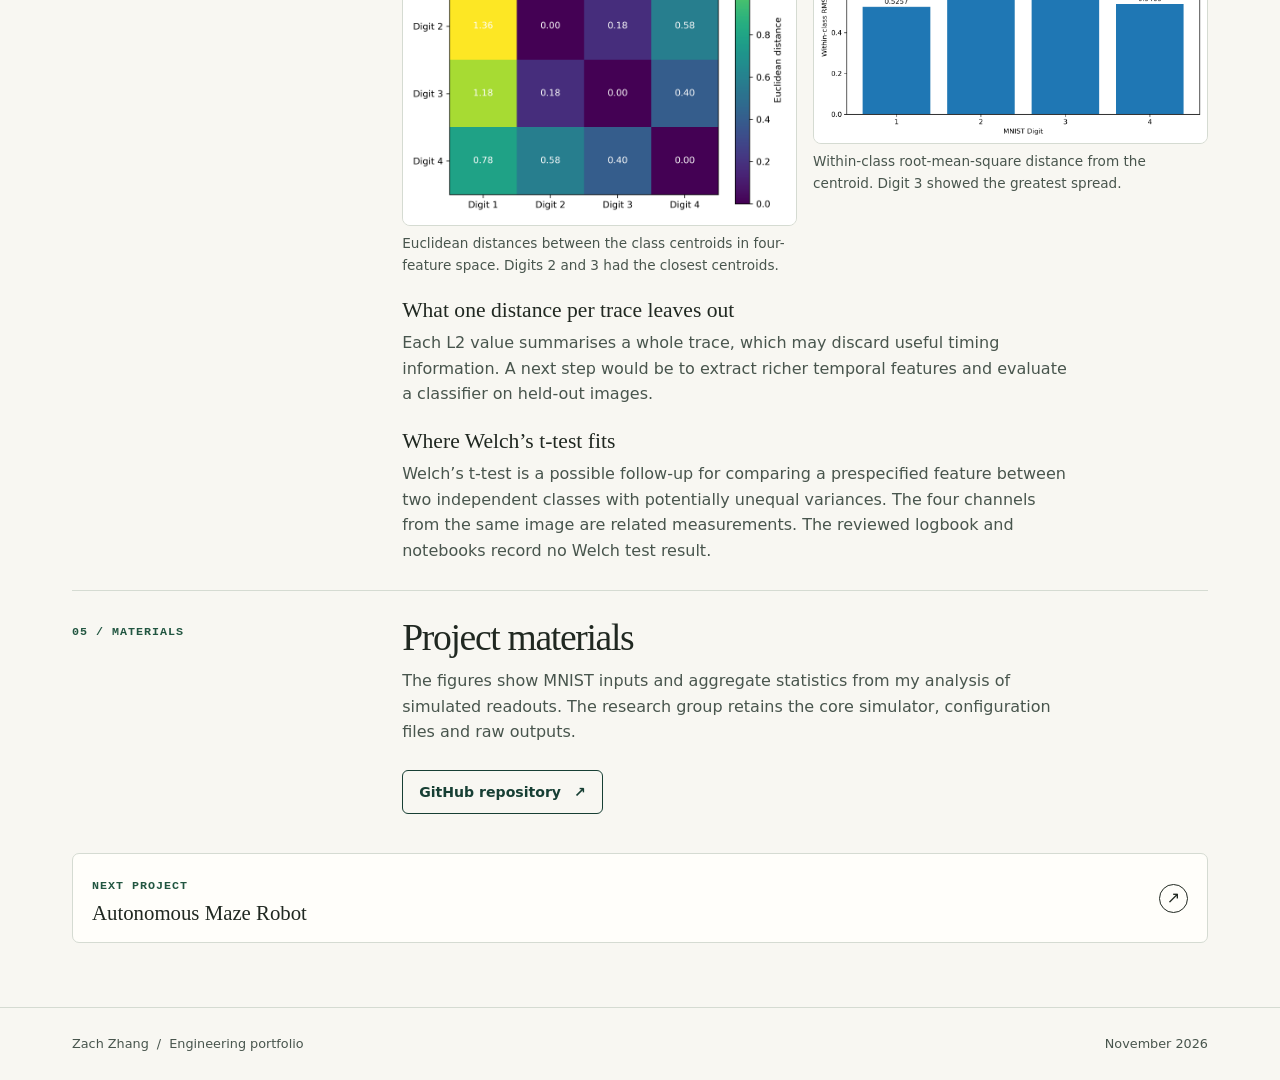
==== commit 9ee14301: "Show SSP study figures" ====
--- a/nwn.html
+++ b/nwn.html
@@ -20,6 +20,7 @@
         <section class="detail-hero"><div><p class="eyebrow">01 / Research</p><h1>Neuromorphic Nanowire Networks</h1><p class="lead">A simulation study of how a nanowire network transforms MNIST handwritten-digit inputs.</p>
           <div class="meta"><span>University of Sydney SSP (Special Study Program)</span><span>Physical reservoir computing · MNIST</span></div><div class="intro-links">
           <a class="button primary" href="https://github.com/zchenrui712-cell/nwn-ssp/blob/main/docs/notebook-code.md">View notebook code <span aria-hidden="true">↗</span></a>
+          <a class="button secondary" href="#results">View results <span aria-hidden="true">↓</span></a>
         </div></div>
           <figure><img src="assets/nwn.svg" width="640" height="360" alt="Illustration of an interconnected network"><figcaption>Concept illustration</figcaption></figure>
         </section>
@@ -39,6 +40,10 @@
       <p>Before comparing digits, I varied the input voltage range and time step. I used a sine wave to inspect how the four readouts responded to a predictable input. At a fixed upper voltage, a higher baseline drives dark pixels more strongly while reducing bright–dark contrast. The notes treat a possible intermediate operating range as a hypothesis.</p>
       <h3 class="research-code-heading">From 15 to 80 images</h3>
       <p>The pilot used five examples each of digits 1, 2 and 3. The PCA view suggested a distinct region for digit 1 and overlap between digits 2 and 3. The expanded study used 20 examples each of digits 1, 2, 3 and 4, with a fixed setup and a reset of the simulated state between images.</p>
+      <figure class="research-figure">
+        <a href="assets/research/mnist-pilot-inputs.png"><img src="assets/research/mnist-pilot-inputs.png" width="969" height="591" loading="lazy" alt="Fifteen MNIST inputs arranged in rows of five handwritten ones, twos and threes"></a>
+        <figcaption>The 15 MNIST inputs used in the pilot. Each 28 × 28 pixel image is enlarged for inspection.</figcaption>
+      </figure>
       <h3 class="research-code-heading">Features and statistical analysis</h3>
       <p>For each of the four readouts, the L2 norm of the difference between the input and readout traces gives a Euclidean distance. I compared class means, variability, within-class spread and distances between class centroids. PCA provides a two-dimensional view. The silhouette scores come from the full standardised feature spaces.</p>
       <h3 class="research-code-heading">Code from the research notebook</h3>
@@ -55,11 +60,30 @@
         <a class="button secondary" href="https://github.com/zchenrui712-cell/nwn-ssp/blob/main/analysis/demo.py" target="_blank" rel="noopener noreferrer">Runnable Python walkthrough <span aria-hidden="true">↗</span></a>
       </div></div></section>
         <section class="detail-section"><p class="eyebrow">03 / Contribution</p><div><h2>My contribution</h2><p>I explored input settings, used controlled sine-wave inputs to inspect the four readouts, and analysed digit-class structure in the resulting features. I documented this progression in my logbook and presented the pilot-to-expanded comparison and its limits. Earlier topology experiments by a colleague provided context for this work.</p></div></section>
-        <section class="detail-section"><p class="eyebrow">04 / Interpretation</p><div><h2>What the project shows</h2><p>The pilot gave a higher silhouette score for readout features than for raw inputs. In the 80-image study, both showed weak separation and the readout representation scored lower. Digits 2 and 3 had the closest class centroids, while digit 1 had less within-class spread than digit 3. The pilot and expanded sets used different images and digit classes.</p><h3 class="research-code-heading">What one distance per trace leaves out</h3>
+        <section id="results" class="detail-section"><p class="eyebrow">04 / Interpretation</p><div><h2>What the project shows</h2><p>The pilot gave a higher silhouette score for readout features than for raw inputs. In the 80-image study, both showed weak separation and the readout representation scored lower. The pilot and expanded sets used different images and digit classes.</p>
+        <figure class="research-figure">
+          <a href="assets/research/silhouette-comparison.png"><img src="assets/research/silhouette-comparison.png" width="2100" height="1500" loading="lazy" alt="Silhouette scores of 0.0195 for raw MNIST and −0.0367 for the four nanowire-network L2 features"></a>
+          <figcaption>Silhouette scores on the same 80 images after standardising each representation. Both scores were close to zero, and the L2 features scored lower.</figcaption>
+        </figure>
+        <figure class="research-figure">
+          <a href="assets/research/electrode-mean-sd.png"><img src="assets/research/electrode-mean-sd.png" width="2700" height="1500" loading="lazy" alt="Mean L2 distance and standard deviation for digits 1 through 4 across four readout channels"></a>
+          <figcaption>Mean input-to-readout L2 distance for each digit across the four channels. Error bars show one standard deviation over the 20 images in each class.</figcaption>
+        </figure>
+        <div class="research-figures">
+          <figure class="research-figure">
+            <a href="assets/research/centroid-distances.png"><img src="assets/research/centroid-distances.png" width="1800" height="1500" loading="lazy" alt="Class-centroid distance heatmap with digits 2 and 3 the closest pair"></a>
+            <figcaption>Euclidean distances between the class centroids in four-feature space. Digits 2 and 3 had the closest centroids.</figcaption>
+          </figure>
+          <figure class="research-figure">
+            <a href="assets/research/within-class-spread.png"><img src="assets/research/within-class-spread.png" width="2400" height="1500" loading="lazy" alt="Within-class RMS spread by digit, with digit 3 showing the largest spread"></a>
+            <figcaption>Within-class root-mean-square distance from the centroid. Digit 3 showed the greatest spread.</figcaption>
+          </figure>
+        </div>
+        <h3 class="research-code-heading">What one distance per trace leaves out</h3>
         <p>Each L2 value summarises a whole trace, which may discard useful timing information. A next step would be to extract richer temporal features and evaluate a classifier on held-out images.</p>
         <h3 class="research-code-heading">Where Welch’s t-test fits</h3>
         <p>Welch’s t-test is a possible follow-up for comparing a prespecified feature between two independent classes with potentially unequal variances. The four channels from the same image are related measurements. The reviewed logbook and notebooks record no Welch test result.</p></div></section>
-        <section class="detail-section"><p class="eyebrow">05 / Materials</p><div><h2>Project materials</h2><p>This overview describes the research question and the study at a high level. The research-group implementation and experimental materials are held by the group.</p><div class="intro-links"><a class="button secondary" href="https://github.com/zchenrui712-cell/nwn-ssp" target="_blank" rel="noopener noreferrer">GitHub repository <span aria-hidden="true">↗</span></a></div></div></section>
+        <section class="detail-section"><p class="eyebrow">05 / Materials</p><div><h2>Project materials</h2><p>The figures show MNIST inputs and aggregate statistics from my analysis of simulated readouts. The research group retains the core simulator, configuration files and raw outputs.</p><div class="intro-links"><a class="button secondary" href="https://github.com/zchenrui712-cell/nwn-ssp" target="_blank" rel="noopener noreferrer">GitHub repository <span aria-hidden="true">↗</span></a></div></div></section>
         <a class="next" href="robot.html"><div><span class="eyebrow">Next project</span><strong>Autonomous Maze Robot</strong></div><span class="arrow" aria-hidden="true">↗</span></a>
       </main>
   <footer class="foot"><div class="wrap bar"><span>Zach Zhang <span class="quiet">/</span> Engineering portfolio</span><span class="foot-status">November 2026</span></div></footer>
--- a/assets/style.css
+++ b/assets/style.css
@@ -82,6 +82,7 @@
 .research-figure { margin-top: 20px; }
 .research-figure img { border: 1px solid var(--line); border-radius: 8px; }
 .research-figure figcaption { margin-top: 7px; color: var(--muted); font-size: .85rem; }
+.research-figures { display: grid; grid-template-columns: repeat(auto-fit, minmax(min(100%, 250px), 1fr)); gap: 0 16px; }
 .logbook-preview { margin-top: 15px; }
 .logbook-preview summary { color: var(--accent); cursor: pointer; font-weight: 650; }
 .logbook-preview img { width: min(100%, 440px); }
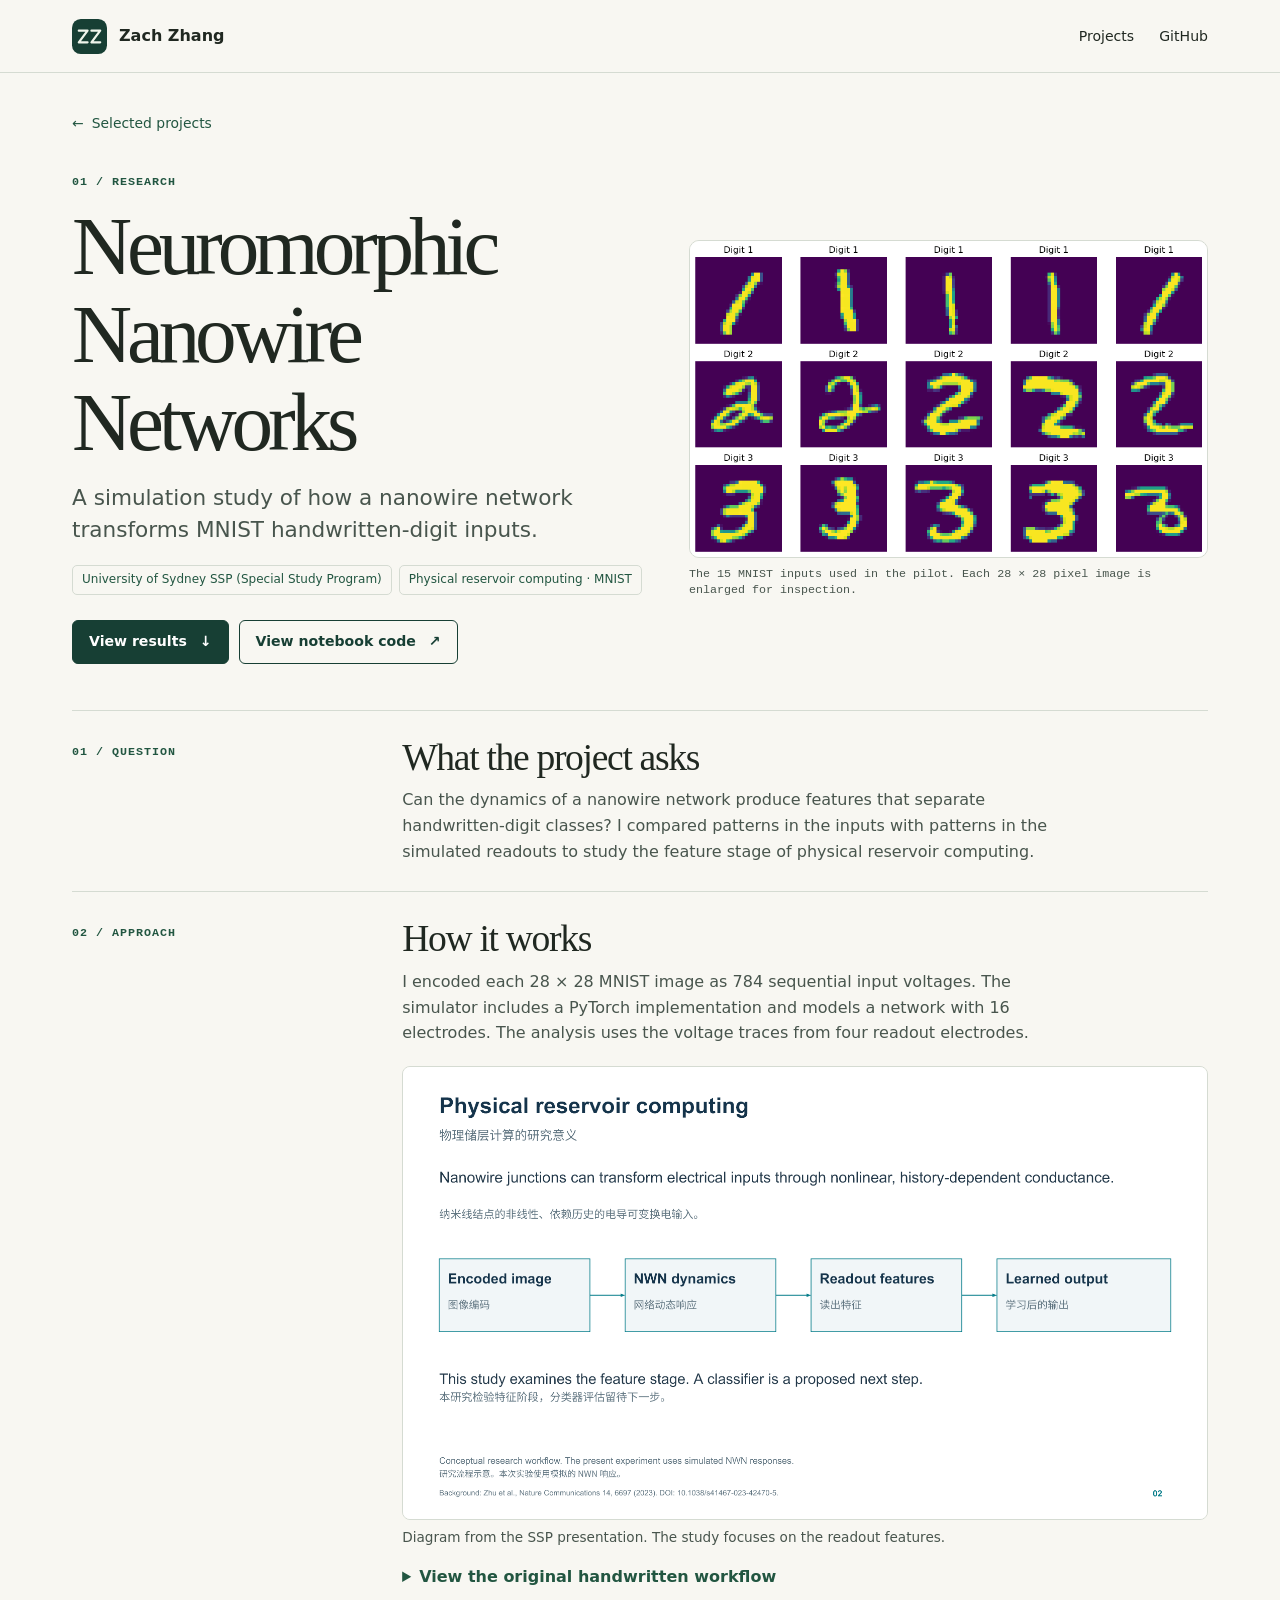
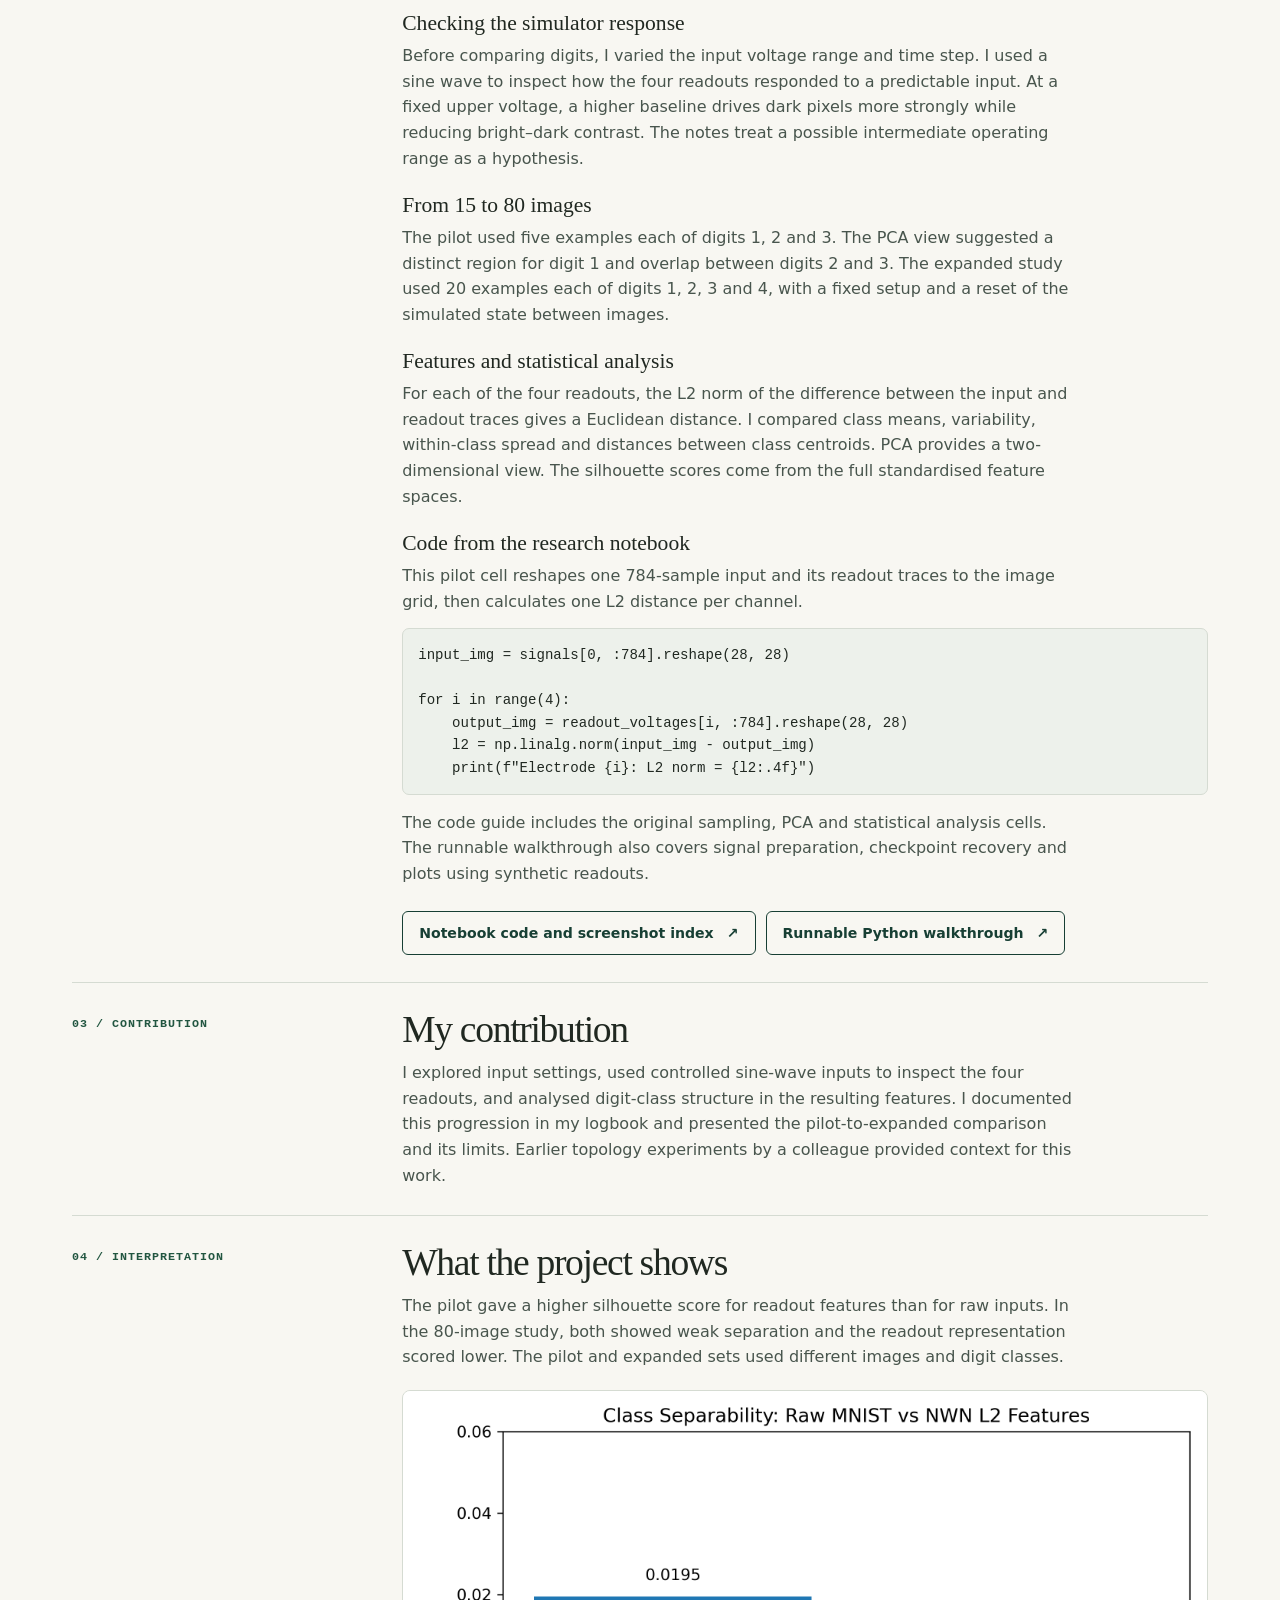
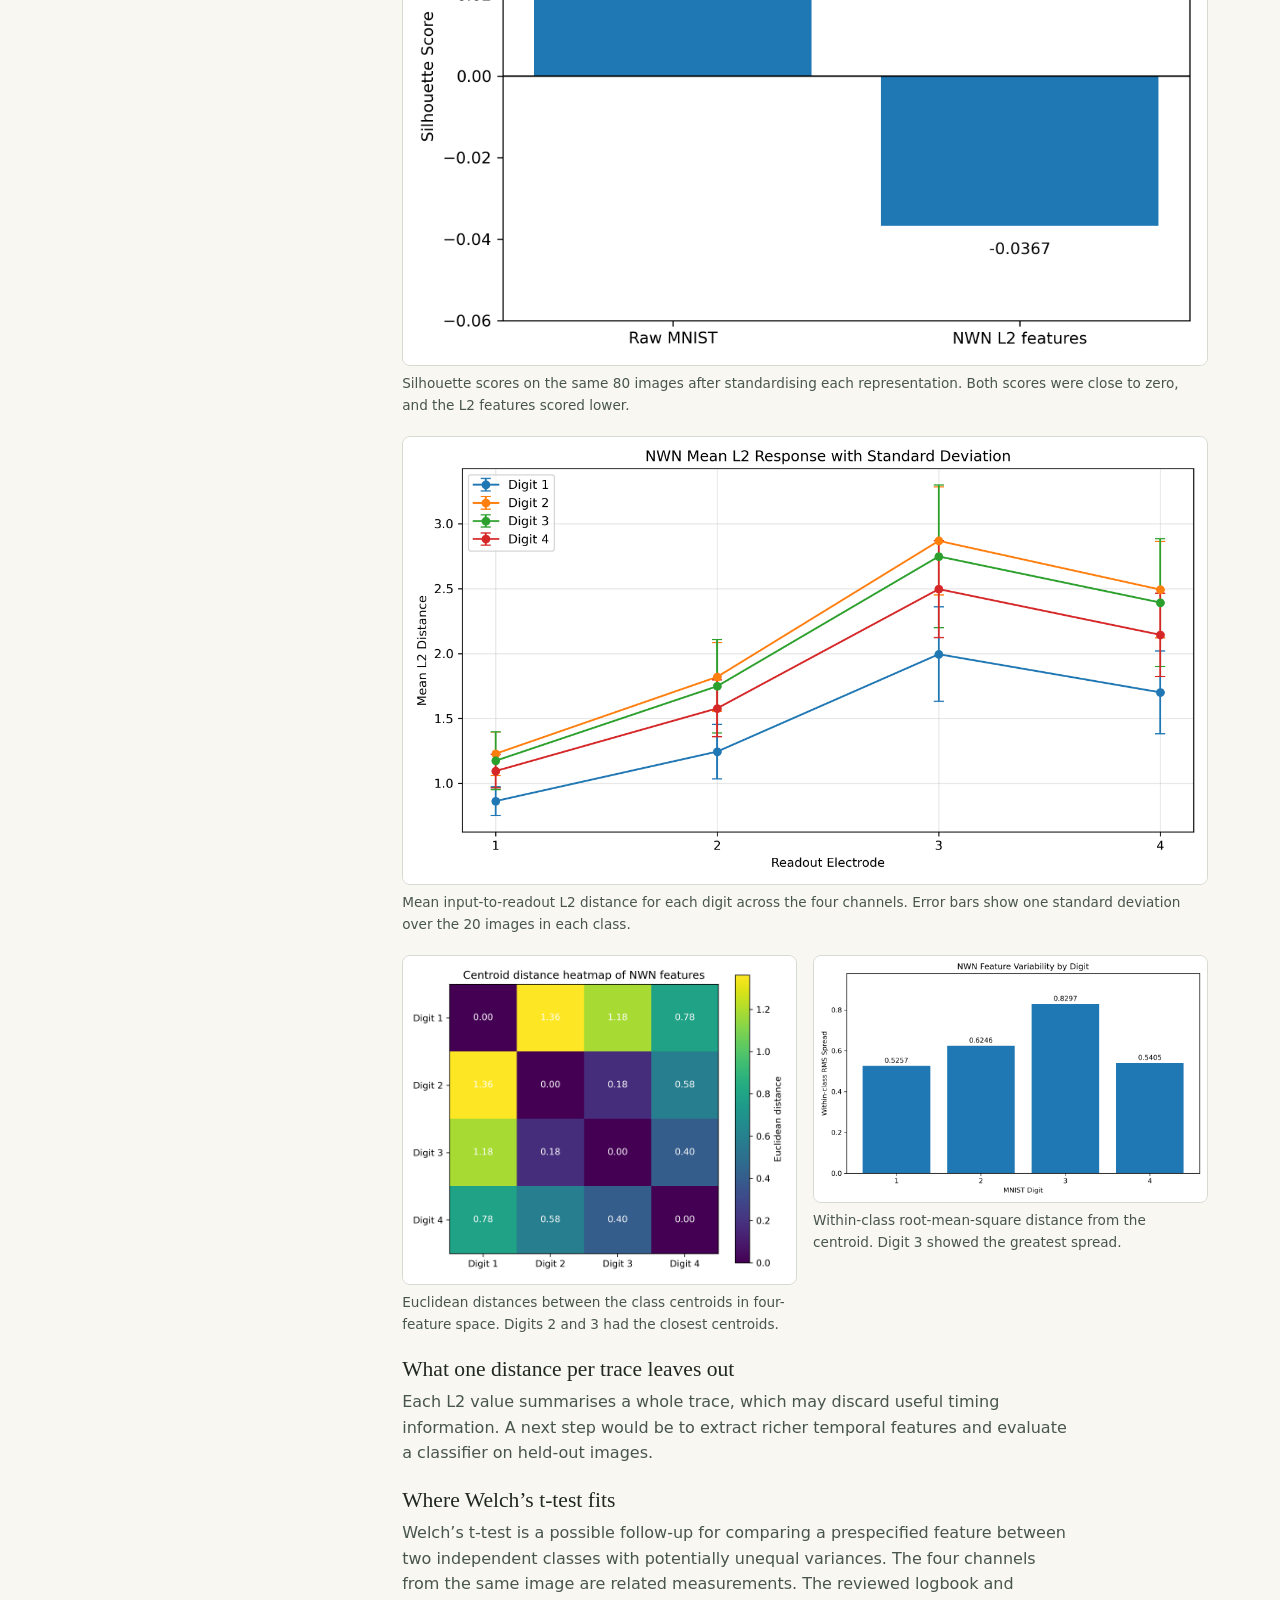
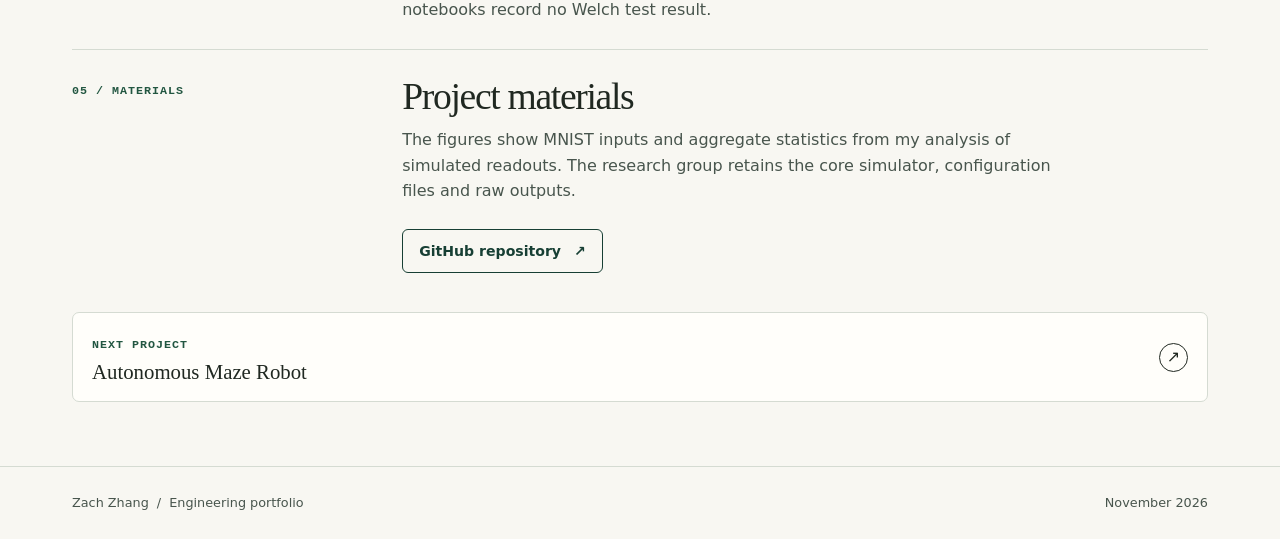
==== commit 13e45ee0: "Make SSP research figures easier to find" ====
--- a/nwn.html
+++ b/nwn.html
@@ -19,10 +19,13 @@
         <a class="back" href="index.html#work"><span aria-hidden="true">←</span> Selected projects</a>
         <section class="detail-hero"><div><p class="eyebrow">01 / Research</p><h1>Neuromorphic Nanowire Networks</h1><p class="lead">A simulation study of how a nanowire network transforms MNIST handwritten-digit inputs.</p>
           <div class="meta"><span>University of Sydney SSP (Special Study Program)</span><span>Physical reservoir computing · MNIST</span></div><div class="intro-links">
-          <a class="button primary" href="https://github.com/zchenrui712-cell/nwn-ssp/blob/main/docs/notebook-code.md">View notebook code <span aria-hidden="true">↗</span></a>
-          <a class="button secondary" href="#results">View results <span aria-hidden="true">↓</span></a>
+          <a class="button primary" href="#results">View results <span aria-hidden="true">↓</span></a>
+          <a class="button secondary" href="https://github.com/zchenrui712-cell/nwn-ssp/blob/main/docs/notebook-code.md">View notebook code <span aria-hidden="true">↗</span></a>
         </div></div>
-          <figure><img src="assets/nwn.svg" width="640" height="360" alt="Illustration of an interconnected network"><figcaption>Concept illustration</figcaption></figure>
+          <figure>
+            <a href="assets/research/mnist-pilot-inputs.png"><img src="assets/research/mnist-pilot-inputs.png" width="969" height="591" alt="Fifteen MNIST inputs arranged in rows of five handwritten ones, twos and threes"></a>
+            <figcaption>The 15 MNIST inputs used in the pilot. Each 28 × 28 pixel image is enlarged for inspection.</figcaption>
+          </figure>
         </section>
         <section class="detail-section"><p class="eyebrow">01 / Question</p><div><h2>What the project asks</h2><p>Can the dynamics of a nanowire network produce features that separate handwritten-digit classes? I compared patterns in the inputs with patterns in the simulated readouts to study the feature stage of physical reservoir computing.</p></div></section>
         <section class="detail-section"><p class="eyebrow">02 / Approach</p><div><h2>How it works</h2><p>I encoded each 28 × 28 MNIST image as 784 sequential input voltages. The simulator includes a PyTorch implementation and models a network with 16 electrodes. The analysis uses the voltage traces from four readout electrodes.</p><figure class="research-figure">
@@ -40,10 +43,6 @@
       <p>Before comparing digits, I varied the input voltage range and time step. I used a sine wave to inspect how the four readouts responded to a predictable input. At a fixed upper voltage, a higher baseline drives dark pixels more strongly while reducing bright–dark contrast. The notes treat a possible intermediate operating range as a hypothesis.</p>
       <h3 class="research-code-heading">From 15 to 80 images</h3>
       <p>The pilot used five examples each of digits 1, 2 and 3. The PCA view suggested a distinct region for digit 1 and overlap between digits 2 and 3. The expanded study used 20 examples each of digits 1, 2, 3 and 4, with a fixed setup and a reset of the simulated state between images.</p>
-      <figure class="research-figure">
-        <a href="assets/research/mnist-pilot-inputs.png"><img src="assets/research/mnist-pilot-inputs.png" width="969" height="591" loading="lazy" alt="Fifteen MNIST inputs arranged in rows of five handwritten ones, twos and threes"></a>
-        <figcaption>The 15 MNIST inputs used in the pilot. Each 28 × 28 pixel image is enlarged for inspection.</figcaption>
-      </figure>
       <h3 class="research-code-heading">Features and statistical analysis</h3>
       <p>For each of the four readouts, the L2 norm of the difference between the input and readout traces gives a Euclidean distance. I compared class means, variability, within-class spread and distances between class centroids. PCA provides a two-dimensional view. The silhouette scores come from the full standardised feature spaces.</p>
       <h3 class="research-code-heading">Code from the research notebook</h3>
--- a/assets/style.css
+++ b/assets/style.css
@@ -52,6 +52,7 @@
 .card-overview:hover h3 { text-decoration: underline; text-decoration-thickness: 1px; text-underline-offset: 4px; }
 .card-art { position: relative; }
 .card-art img { width: 100%; border-radius: 9px 9px 0 0; }
+.card-art-samples img { aspect-ratio: 16 / 9; object-fit: contain; padding: 30px 10px 8px; background: #fff; }
 .card-index { position: absolute; top: 13px; left: 13px; border-radius: 4px; padding: 4px 7px; background: #fffefa; color: var(--accent); font: 650 .71rem/1.25 var(--mono); }
 .card-copy { display: flex; flex-direction: column; flex: 1; padding: 19px; }
 .card-copy h3 { font-size: clamp(1.5rem, 2.55vw, 2.03rem); letter-spacing: -.045em; margin-block: 8px 9px; }
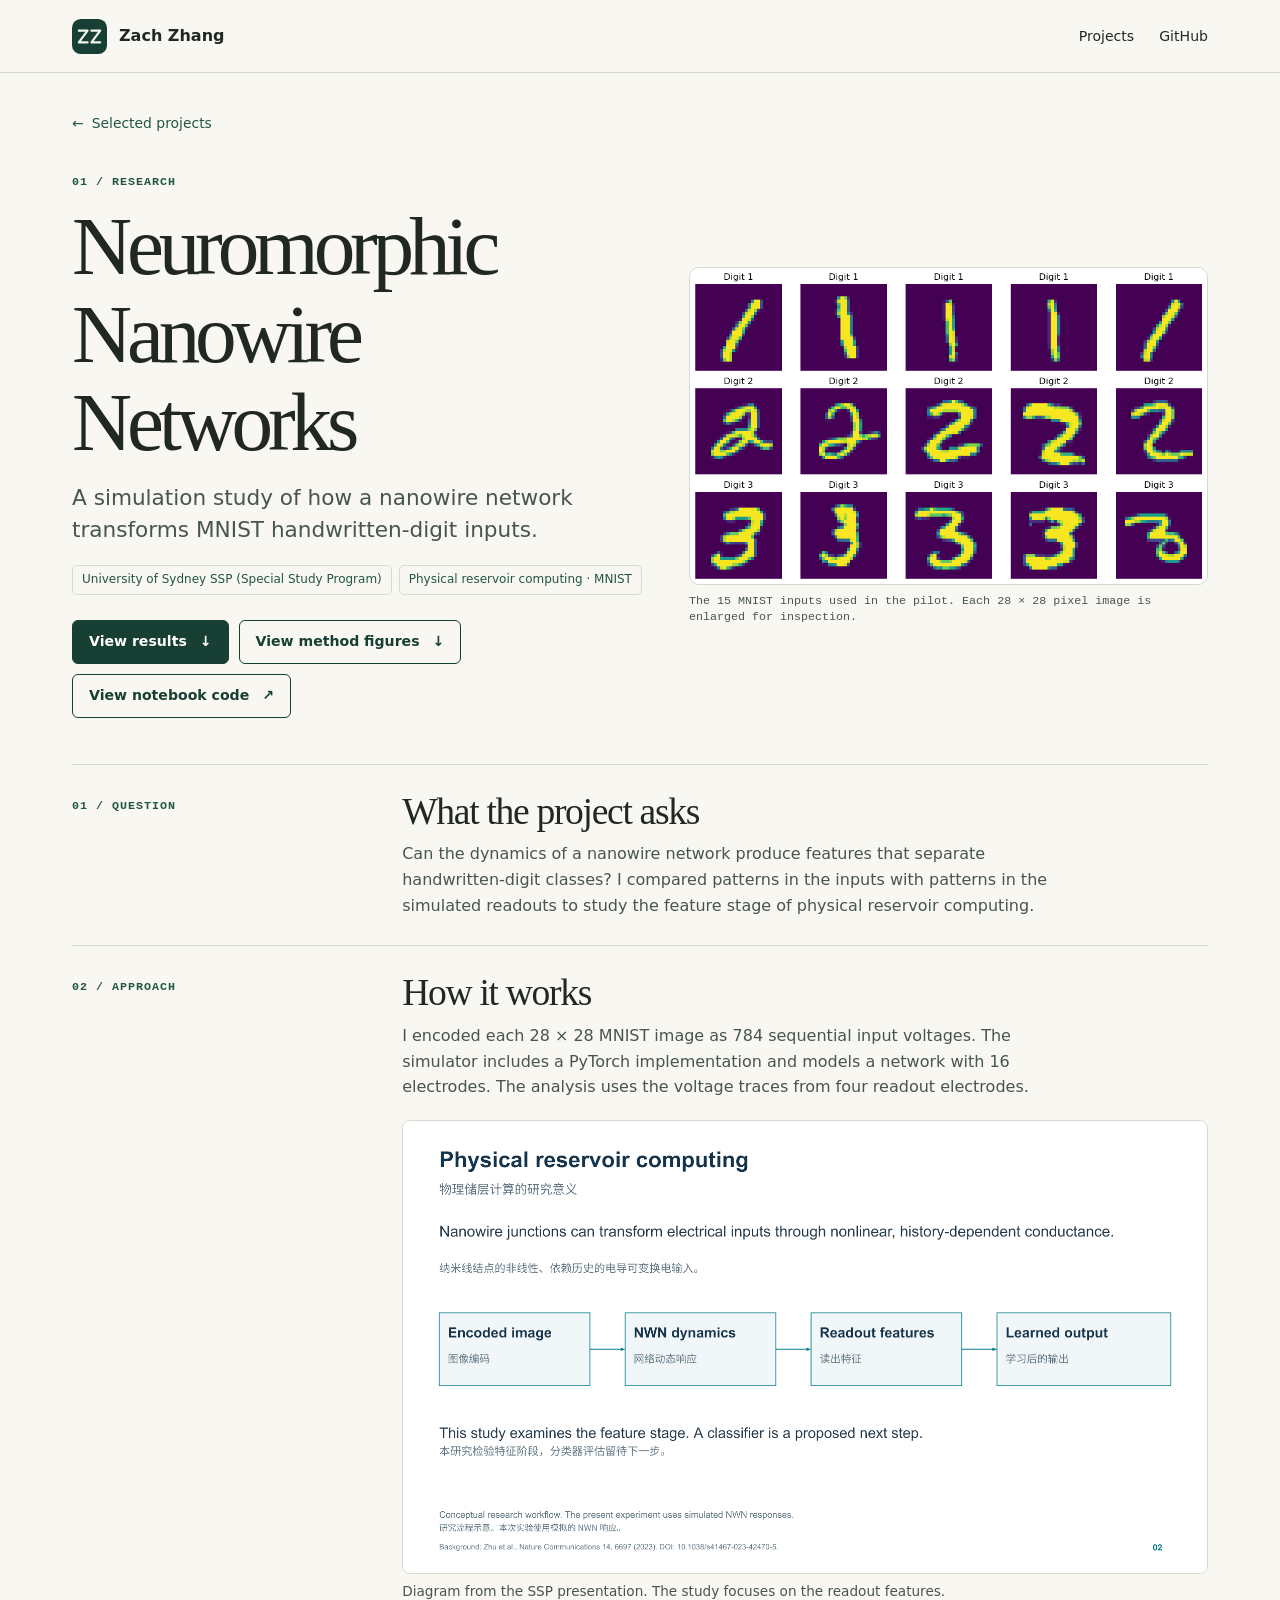
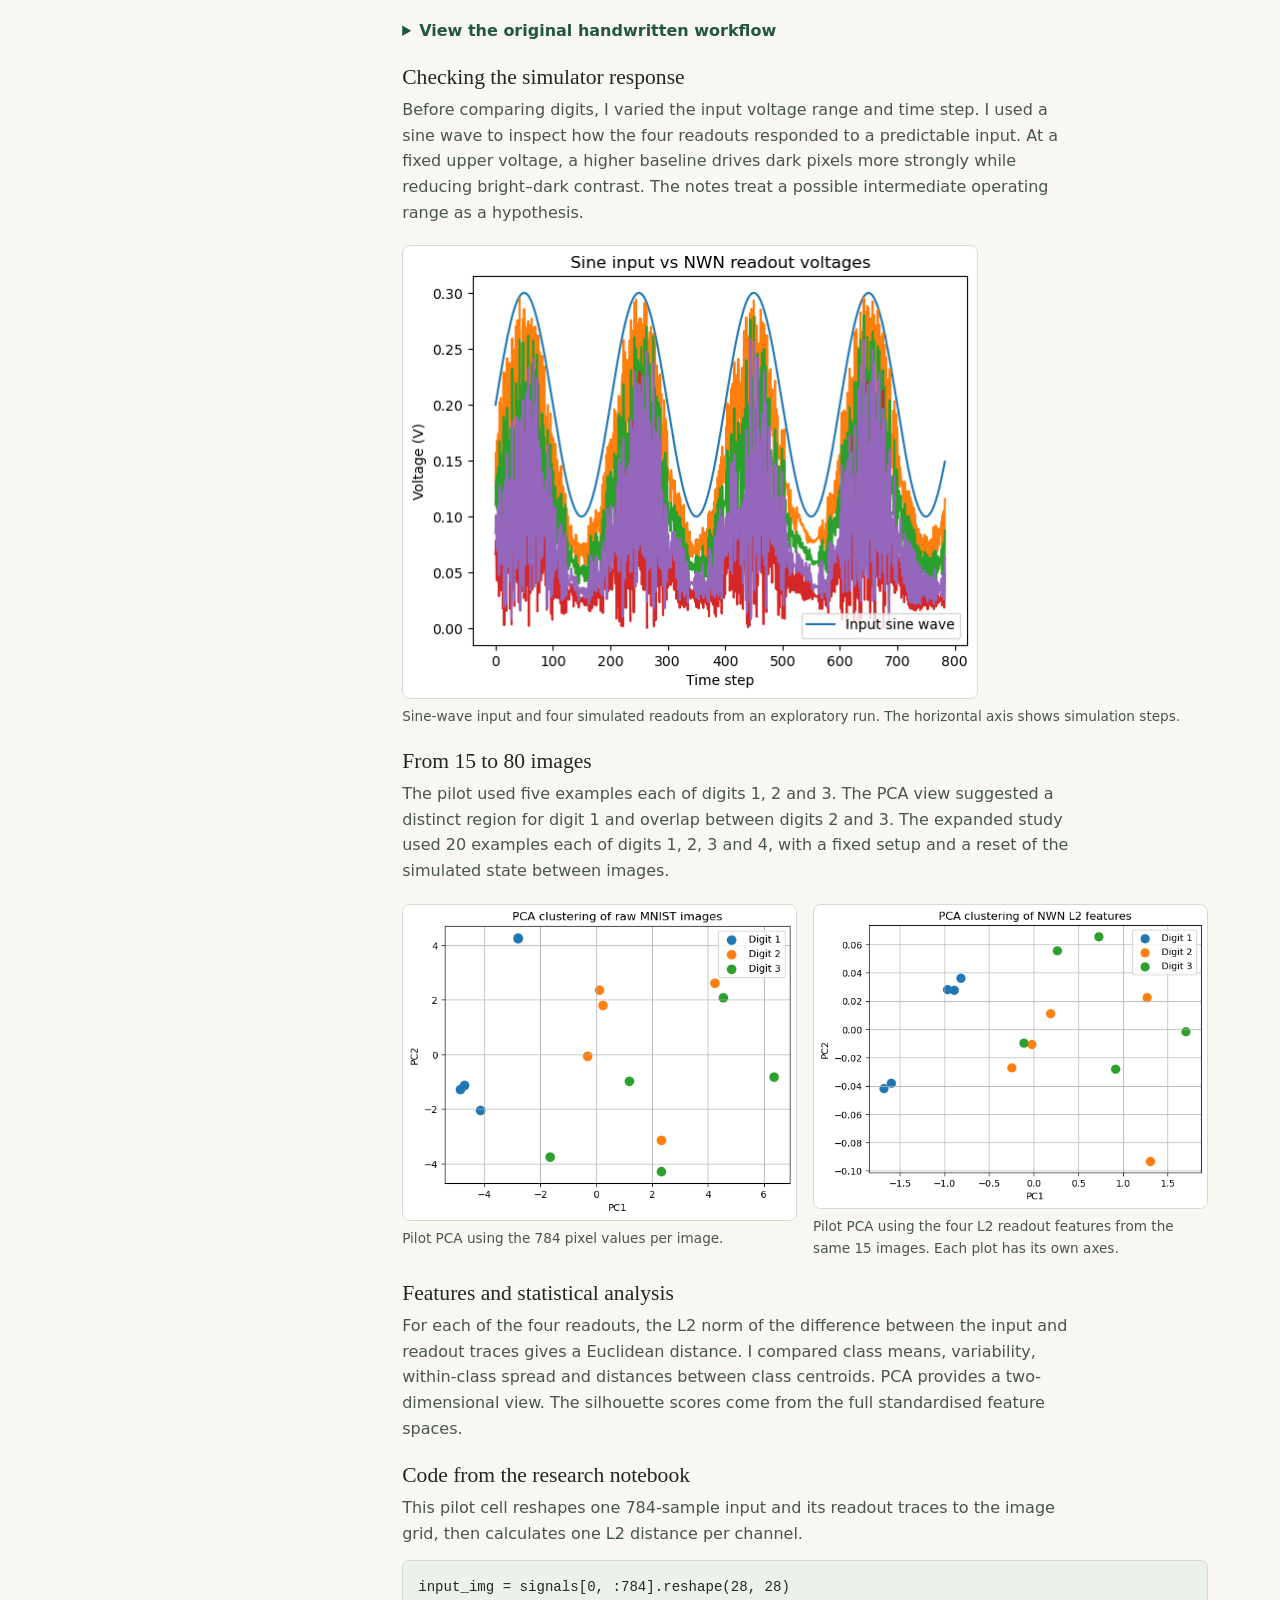
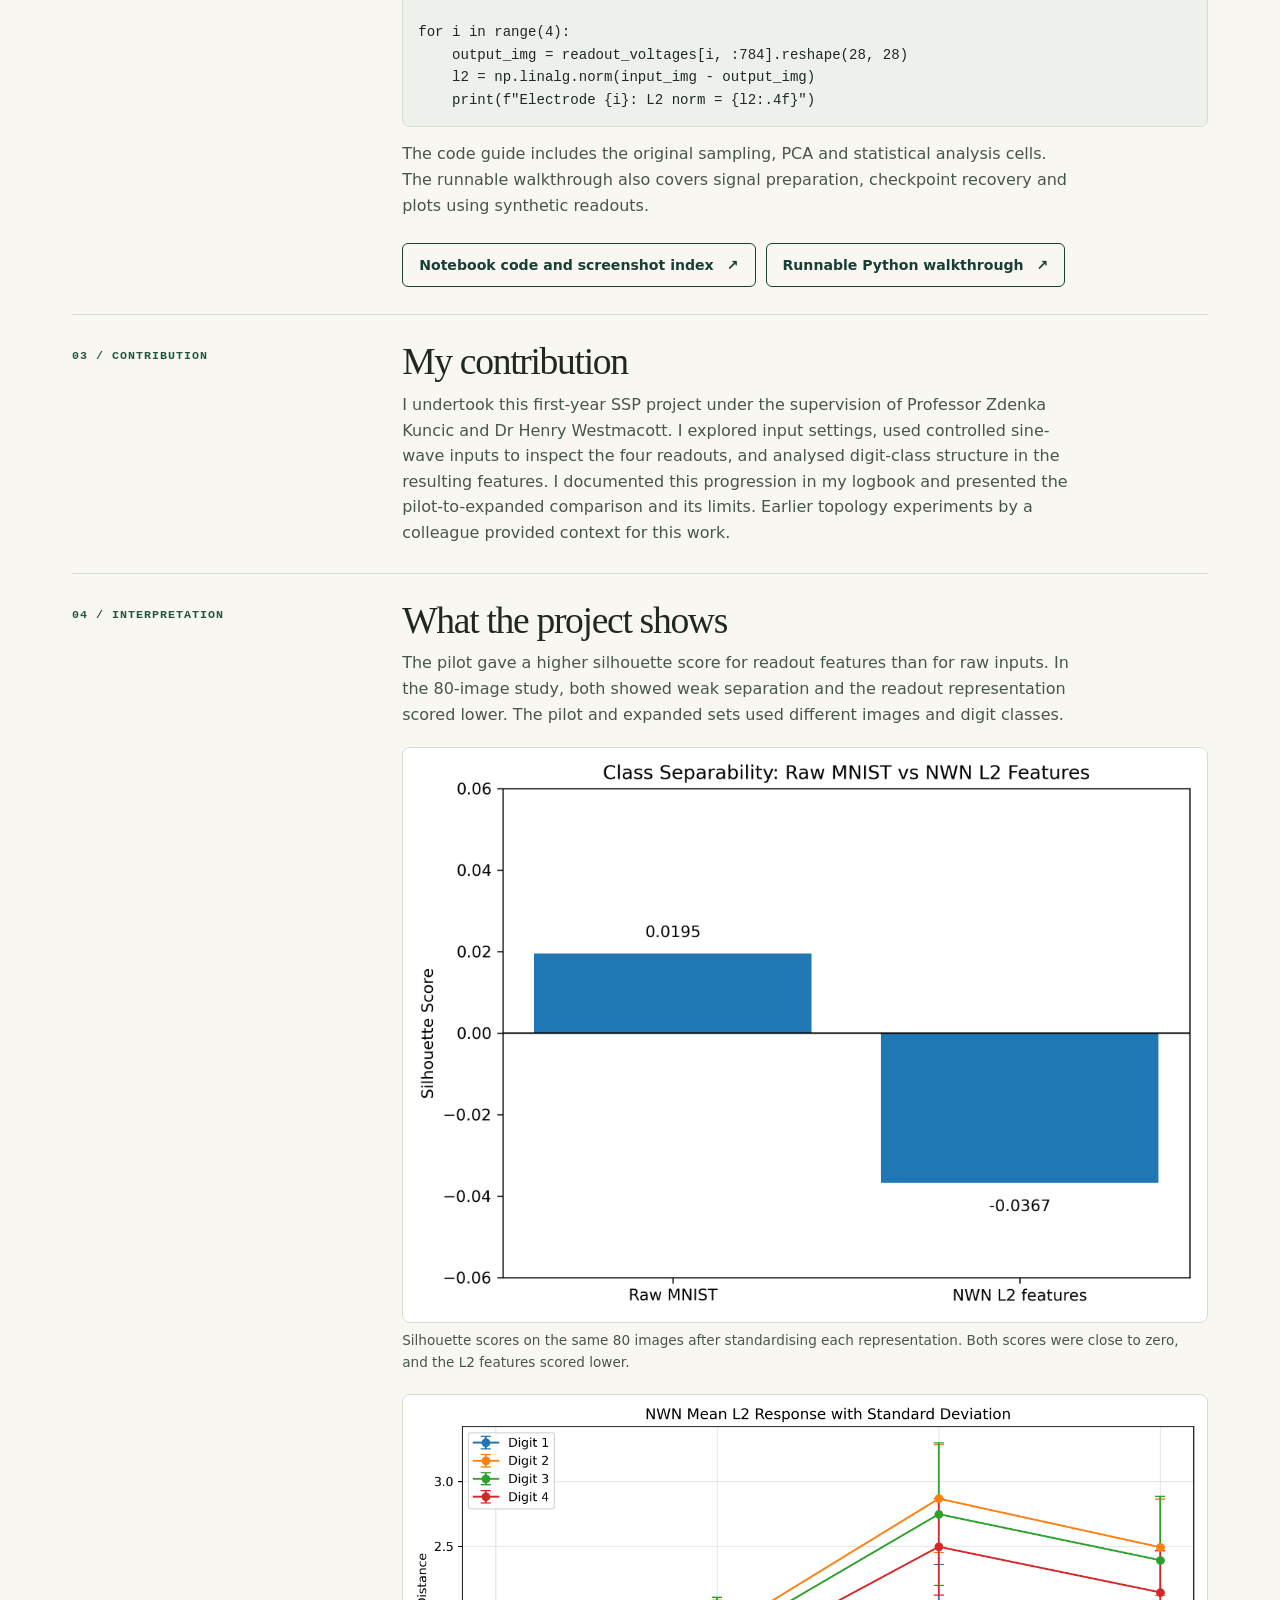
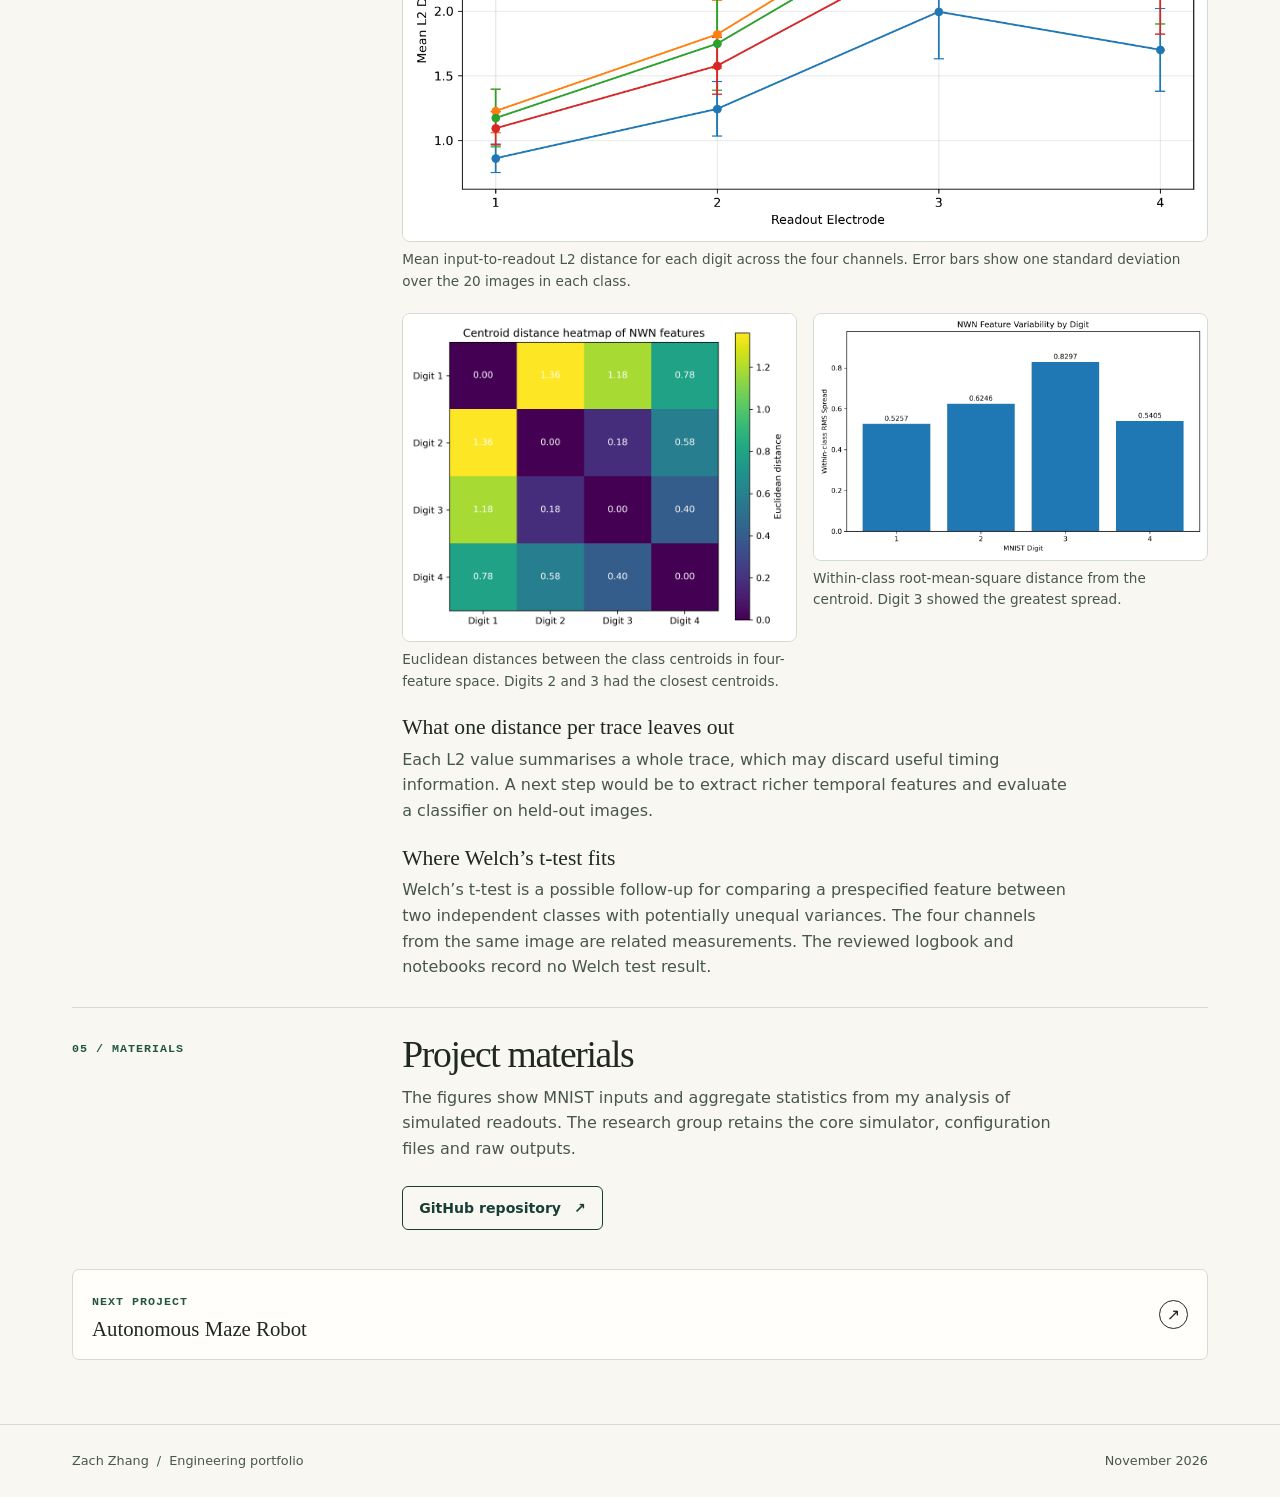
==== commit ed6072ee: "Add academic introduction and SSP method figures" ====
--- a/nwn.html
+++ b/nwn.html
@@ -20,6 +20,7 @@
         <section class="detail-hero"><div><p class="eyebrow">01 / Research</p><h1>Neuromorphic Nanowire Networks</h1><p class="lead">A simulation study of how a nanowire network transforms MNIST handwritten-digit inputs.</p>
           <div class="meta"><span>University of Sydney SSP (Special Study Program)</span><span>Physical reservoir computing · MNIST</span></div><div class="intro-links">
           <a class="button primary" href="#results">View results <span aria-hidden="true">↓</span></a>
+          <a class="button secondary" href="#method-figures">View method figures <span aria-hidden="true">↓</span></a>
           <a class="button secondary" href="https://github.com/zchenrui712-cell/nwn-ssp/blob/main/docs/notebook-code.md">View notebook code <span aria-hidden="true">↗</span></a>
         </div></div>
           <figure>
@@ -39,10 +40,24 @@
           <figcaption>Conceptual workflow from my SSP research logbook, page 9.</figcaption>
         </figure>
       </details>
-      <h3 class="research-code-heading">Checking the simulator response</h3>
+      <h3 class="research-code-heading" id="method-figures">Checking the simulator response</h3>
       <p>Before comparing digits, I varied the input voltage range and time step. I used a sine wave to inspect how the four readouts responded to a predictable input. At a fixed upper voltage, a higher baseline drives dark pixels more strongly while reducing bright–dark contrast. The notes treat a possible intermediate operating range as a hypothesis.</p>
+      <figure class="research-figure">
+        <a href="assets/research/sine-input-and-readouts.png"><img src="assets/research/sine-input-and-readouts.png" width="576" height="453" loading="lazy" alt="Smooth sine-wave input in blue overlaid with four simulated readout voltage traces"></a>
+        <figcaption>Sine-wave input and four simulated readouts from an exploratory run. The horizontal axis shows simulation steps.</figcaption>
+      </figure>
       <h3 class="research-code-heading">From 15 to 80 images</h3>
       <p>The pilot used five examples each of digits 1, 2 and 3. The PCA view suggested a distinct region for digit 1 and overlap between digits 2 and 3. The expanded study used 20 examples each of digits 1, 2, 3 and 4, with a fixed setup and a reset of the simulated state between images.</p>
+      <div class="research-figures">
+        <figure class="research-figure">
+          <a href="assets/research/pilot-pca-pixels.png"><img src="assets/research/pilot-pca-pixels.png" width="565" height="453" loading="lazy" alt="Pilot PCA scatter plot of raw MNIST pixels, coloured by digit"></a>
+          <figcaption>Pilot PCA using the 784 pixel values per image.</figcaption>
+        </figure>
+        <figure class="research-figure">
+          <a href="assets/research/pilot-pca-readout.png"><img src="assets/research/pilot-pca-readout.png" width="587" height="453" loading="lazy" alt="Pilot PCA scatter plot of four readout features, with digits 2 and 3 overlapping"></a>
+          <figcaption>Pilot PCA using the four L2 readout features from the same 15 images. Each plot has its own axes.</figcaption>
+        </figure>
+      </div>
       <h3 class="research-code-heading">Features and statistical analysis</h3>
       <p>For each of the four readouts, the L2 norm of the difference between the input and readout traces gives a Euclidean distance. I compared class means, variability, within-class spread and distances between class centroids. PCA provides a two-dimensional view. The silhouette scores come from the full standardised feature spaces.</p>
       <h3 class="research-code-heading">Code from the research notebook</h3>
@@ -58,7 +73,7 @@
         <a class="button secondary" href="https://github.com/zchenrui712-cell/nwn-ssp/blob/main/docs/notebook-code.md" target="_blank" rel="noopener noreferrer">Notebook code and screenshot index <span aria-hidden="true">↗</span></a>
         <a class="button secondary" href="https://github.com/zchenrui712-cell/nwn-ssp/blob/main/analysis/demo.py" target="_blank" rel="noopener noreferrer">Runnable Python walkthrough <span aria-hidden="true">↗</span></a>
       </div></div></section>
-        <section class="detail-section"><p class="eyebrow">03 / Contribution</p><div><h2>My contribution</h2><p>I explored input settings, used controlled sine-wave inputs to inspect the four readouts, and analysed digit-class structure in the resulting features. I documented this progression in my logbook and presented the pilot-to-expanded comparison and its limits. Earlier topology experiments by a colleague provided context for this work.</p></div></section>
+        <section class="detail-section"><p class="eyebrow">03 / Contribution</p><div><h2>My contribution</h2><p>I undertook this first-year SSP project under the supervision of Professor Zdenka Kuncic and Dr Henry Westmacott. I explored input settings, used controlled sine-wave inputs to inspect the four readouts, and analysed digit-class structure in the resulting features. I documented this progression in my logbook and presented the pilot-to-expanded comparison and its limits. Earlier topology experiments by a colleague provided context for this work.</p></div></section>
         <section id="results" class="detail-section"><p class="eyebrow">04 / Interpretation</p><div><h2>What the project shows</h2><p>The pilot gave a higher silhouette score for readout features than for raw inputs. In the 80-image study, both showed weak separation and the readout representation scored lower. The pilot and expanded sets used different images and digit classes.</p>
         <figure class="research-figure">
           <a href="assets/research/silhouette-comparison.png"><img src="assets/research/silhouette-comparison.png" width="2100" height="1500" loading="lazy" alt="Silhouette scores of 0.0195 for raw MNIST and −0.0367 for the four nanowire-network L2 features"></a>
--- a/assets/style.css
+++ b/assets/style.css
@@ -26,13 +26,16 @@
 nav a:hover, nav a[aria-current] { text-decoration: underline; text-underline-offset: 5px; }
 .skip { position: fixed; z-index: 5; background: var(--green); color: #fff; padding: 8px 12px; top: -4em; left: 12px; }
 .skip:focus { top: 12px; }
-.intro { display: grid; grid-template-columns: minmax(0, 1fr) 268px; align-items: end; gap: 42px; padding-block: clamp(58px, 8vw, 112px) clamp(50px, 6vw, 84px); }
+.intro { display: grid; grid-template-columns: minmax(0, 1fr) 280px; align-items: center; gap: 42px; padding-block: clamp(58px, 8vw, 112px) clamp(50px, 6vw, 84px); }
 .eyebrow { text-transform: uppercase; letter-spacing: .085em; font: 650 .73rem/1.35 var(--mono); color: var(--accent, var(--green)); }
 .dot { display: inline-block; margin-right: 5px; vertical-align: .1em; width: 7px; height: 7px; border-radius: 50%; background: #397657; }
 .intro h1 { margin: 13px 0 14px; font-size: clamp(4rem, 10vw, 8.45rem); letter-spacing: -.083em; }
 .period { color: #3b765c; }
 .lead { font-size: clamp(1.1rem, 2vw, 1.35rem); line-height: 1.5; color: var(--muted); max-width: 38ch; }
-.intro-note { border-left: 2px solid #9eb9a9; color: var(--muted); padding: 1px 0 1px 16px; max-width: 29ch; margin-bottom: 9px; font-size: .94rem; }
+.intro .lead { max-width: 52ch; }
+.intro-summary { color: var(--muted); max-width: 62ch; margin-top: 12px; }
+.intro-note { border-left: 2px solid #9eb9a9; color: var(--muted); padding: 2px 0 2px 16px; font-size: .94rem; }
+.intro-note h2 { margin-bottom: 7px; }
 .intro-links { display: flex; flex-wrap: wrap; gap: 10px; margin-top: 25px; }
 .button { min-height: 44px; display: inline-flex; gap: 13px; justify-content: center; align-items: center; padding: 8px 16px; border-radius: 6px; border: 1px solid var(--green); text-decoration: none; font-size: .88rem; font-weight: 650; }
 .primary { background: var(--green); color: #fff; }
@@ -130,6 +133,7 @@
   .intro-note { max-width: 38ch; margin: 0; }
   .card-copy h3 { font-size: 1.85rem; }
   .card-art img { aspect-ratio: 1.95; object-fit: cover; }
+  .card-art-samples img { object-fit: contain; }
   .detail-hero { gap: 23px; padding-block: 23px 28px; }
   .detail-section { gap: 8px; padding-block: 20px; }
   .detail-section > .eyebrow { margin-top: 0; }
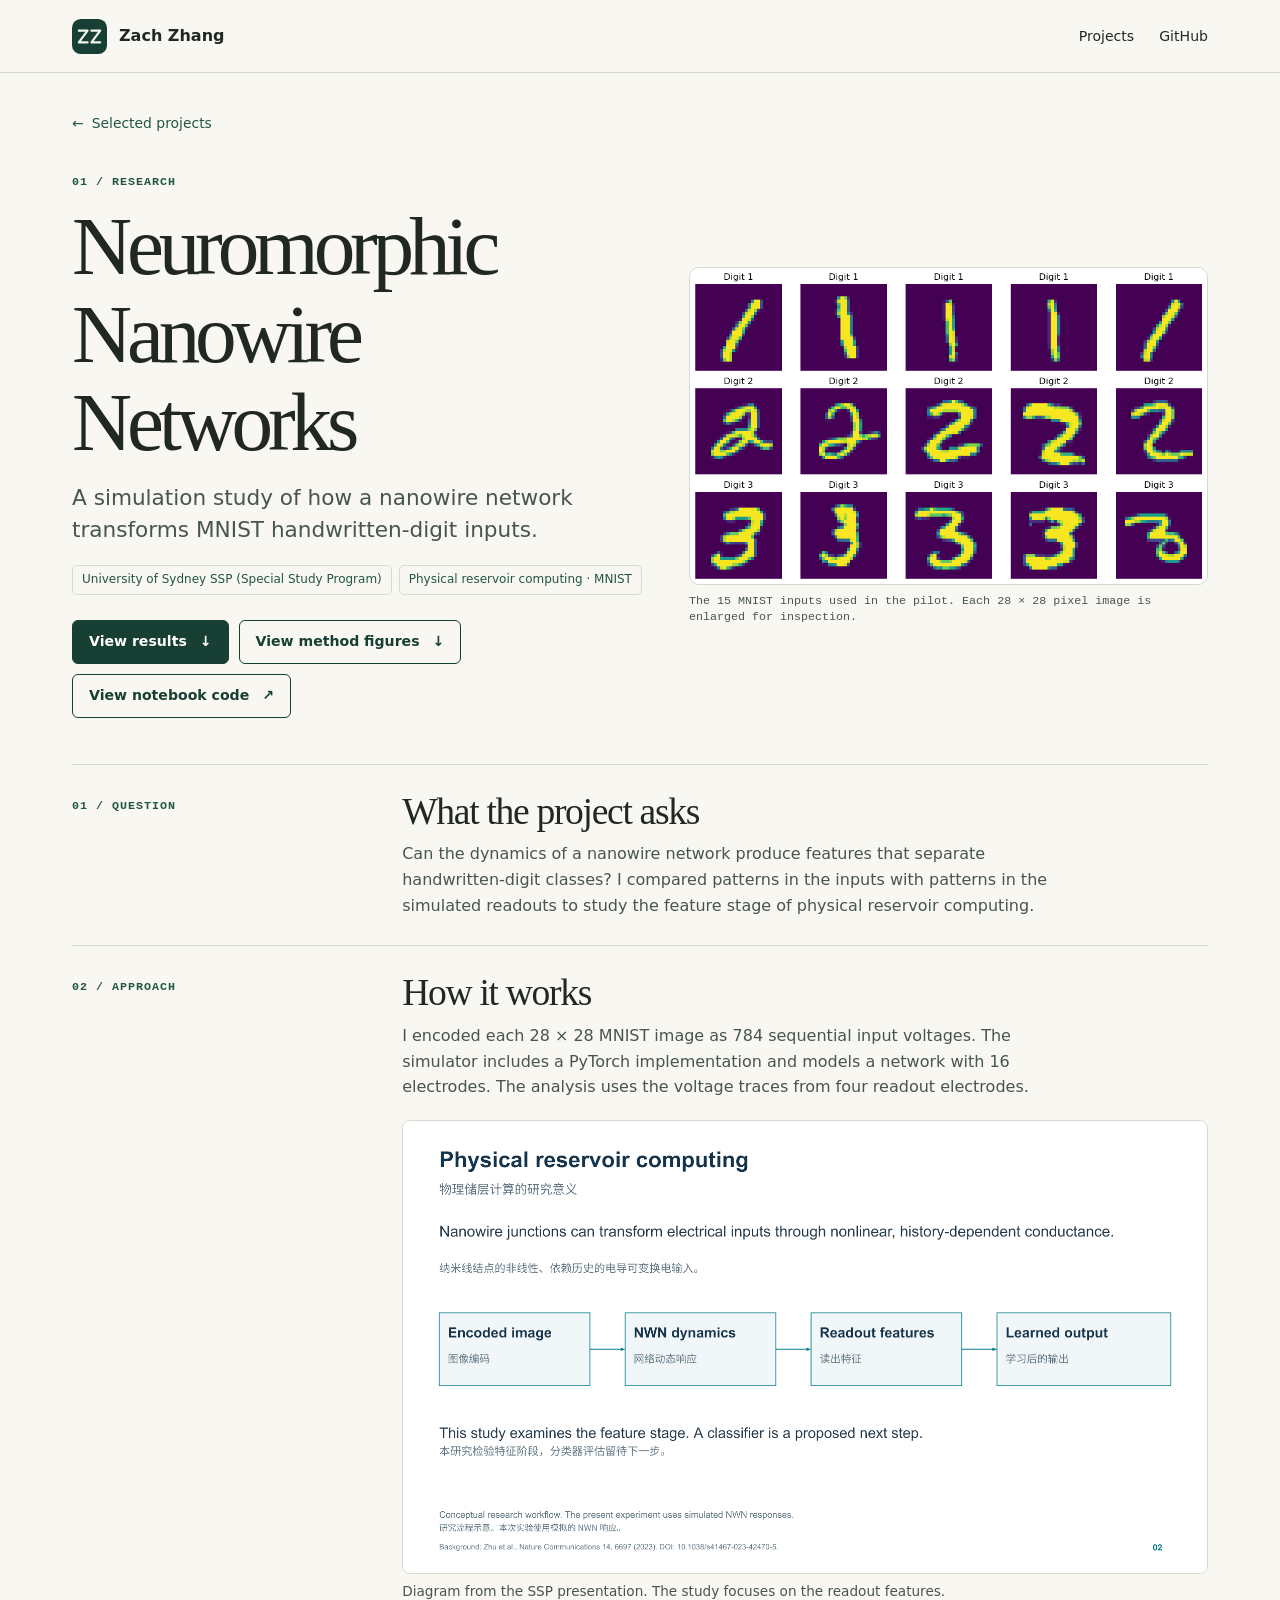
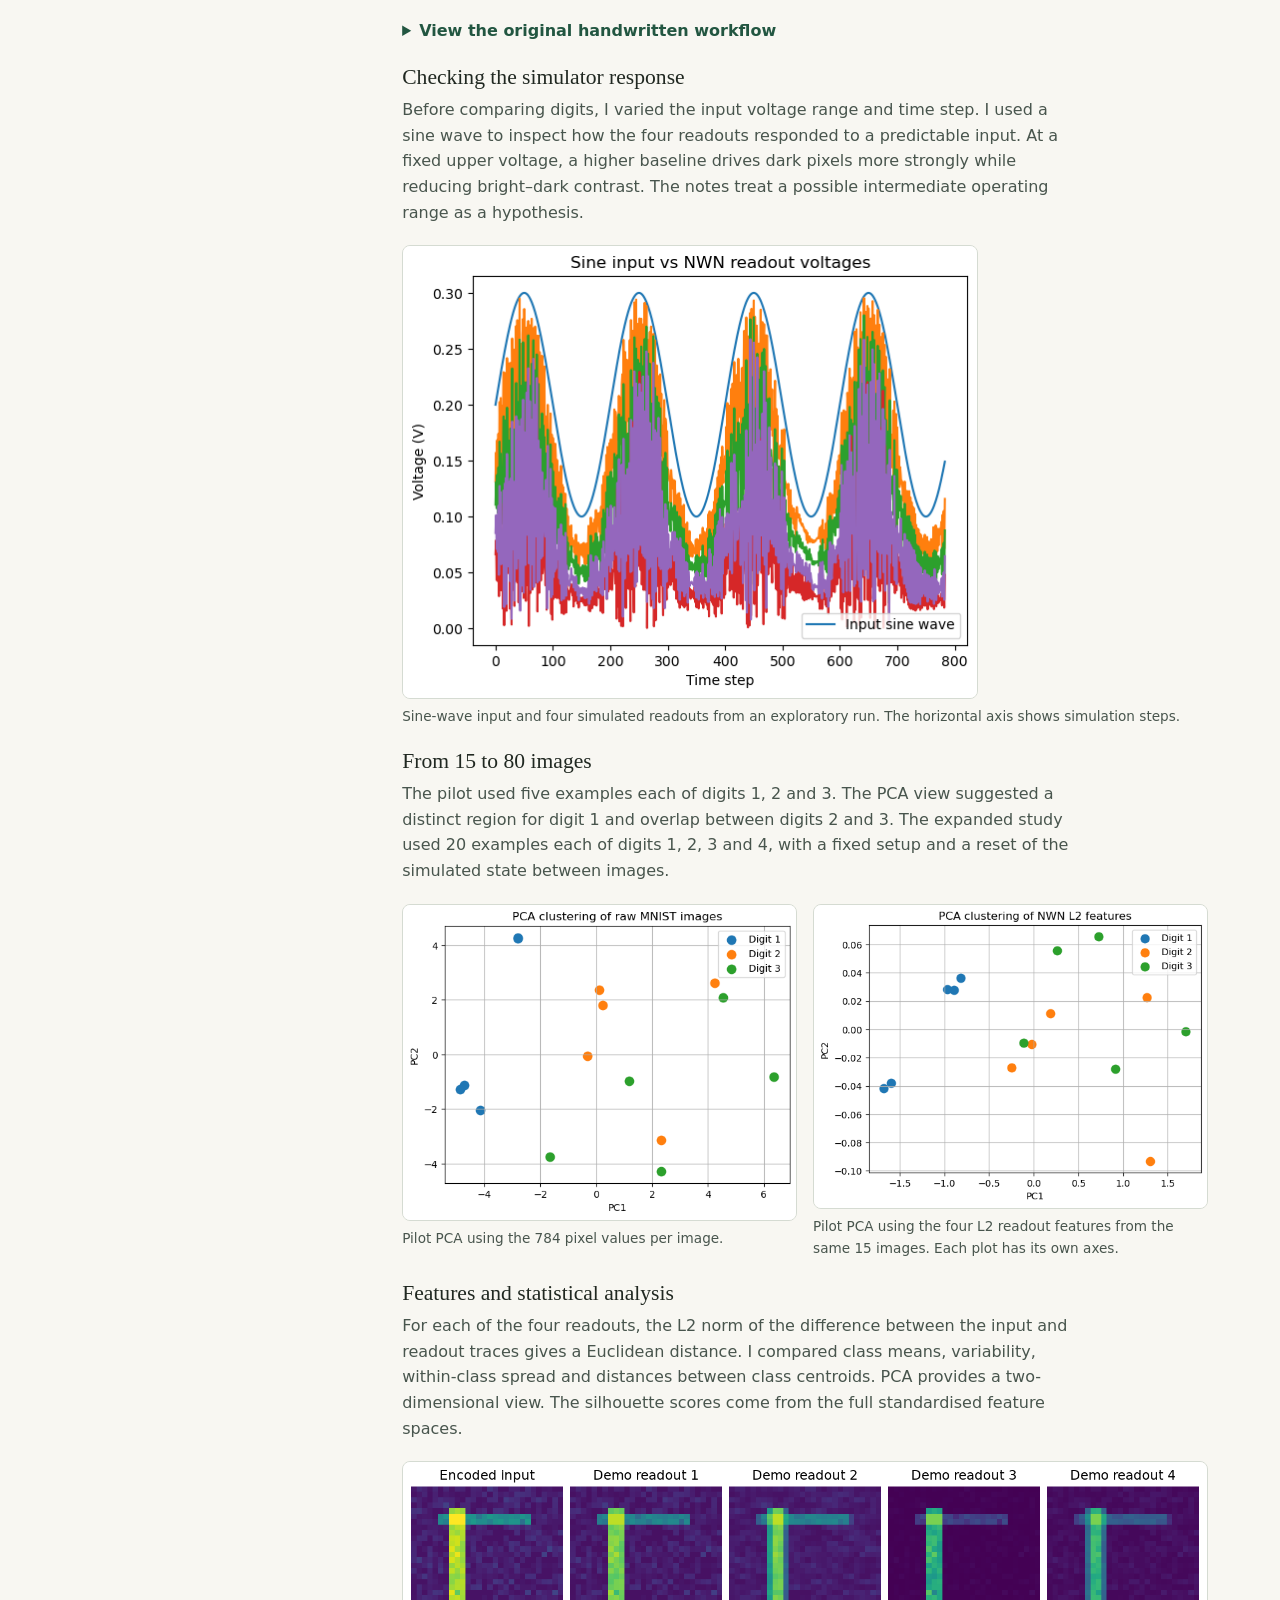
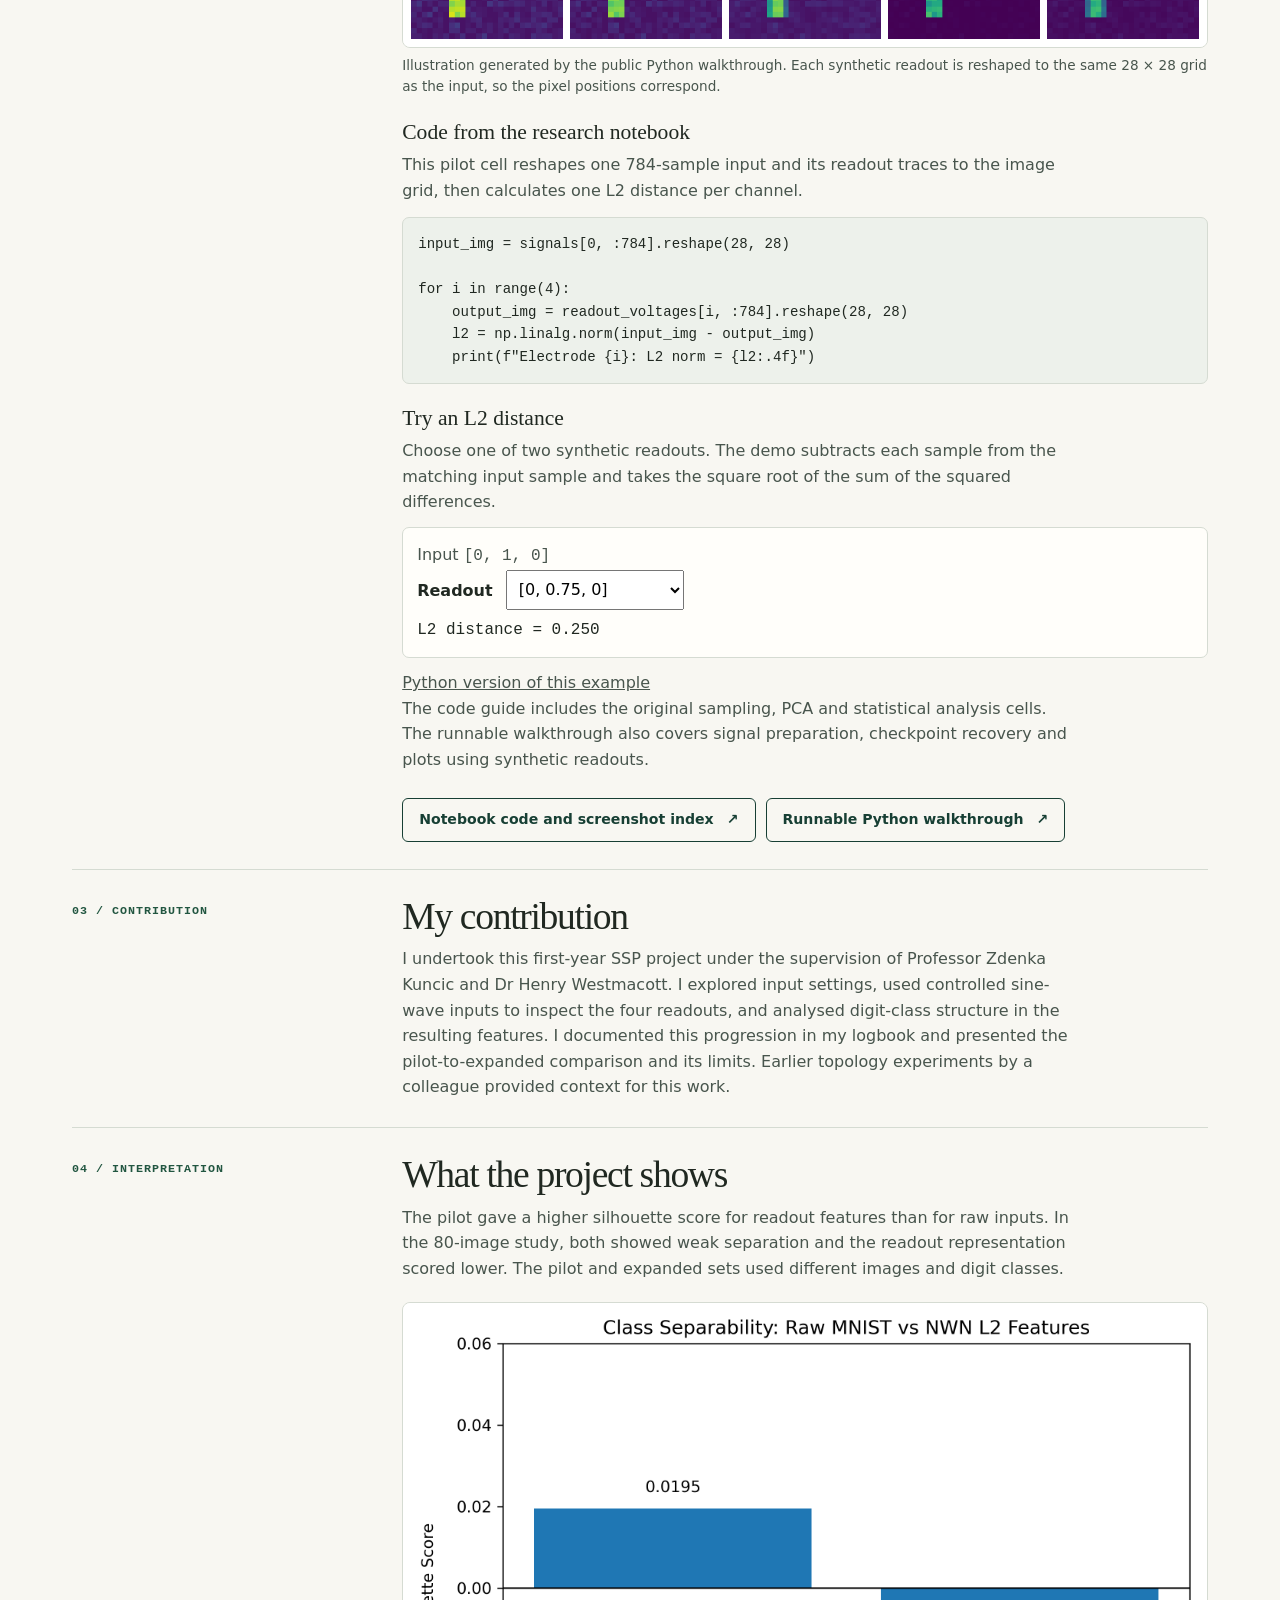
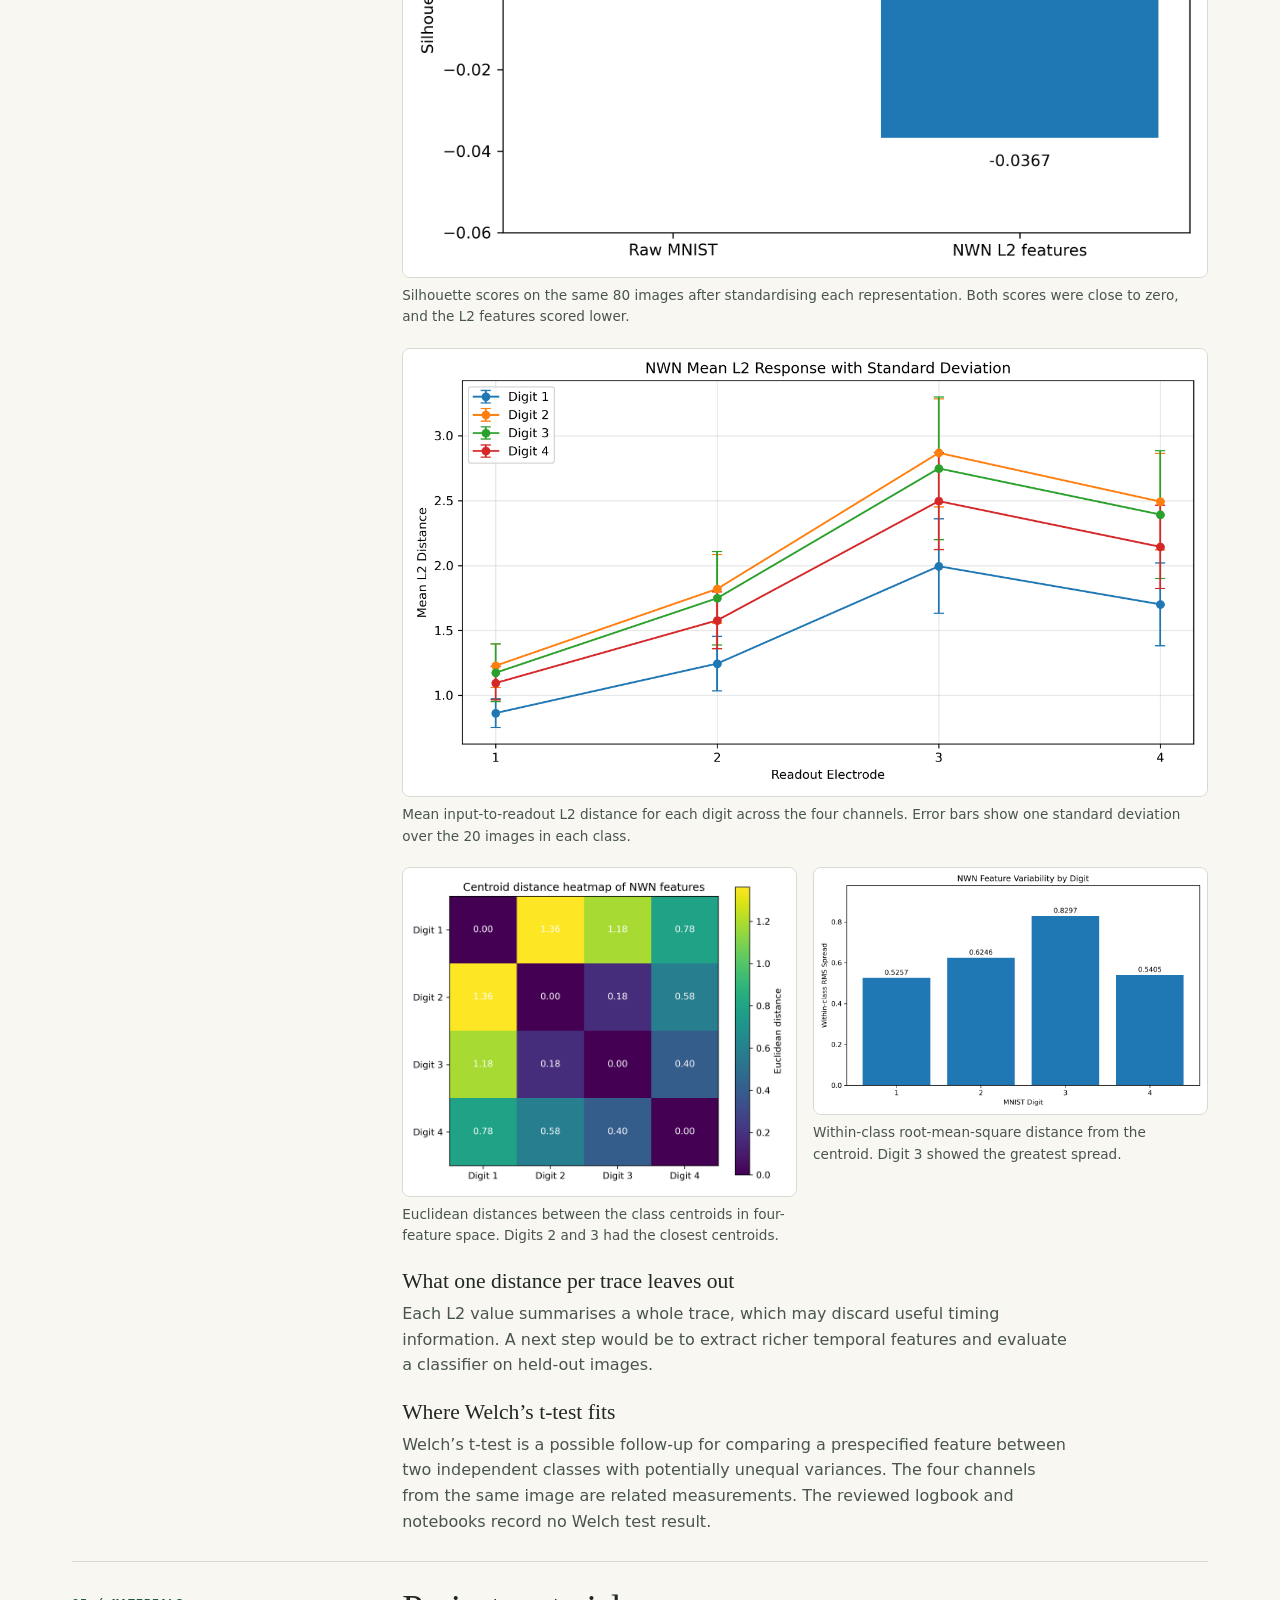
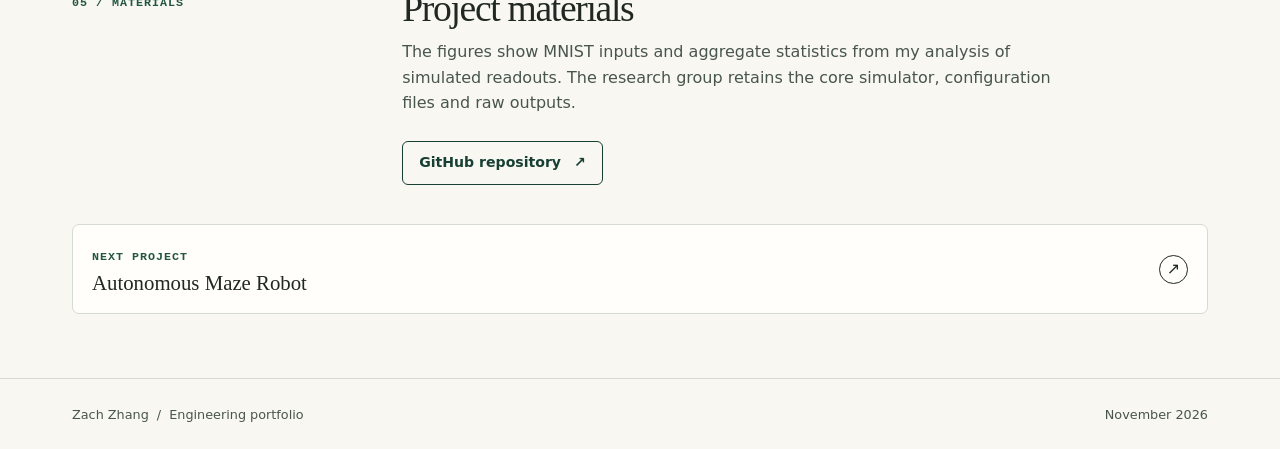
==== commit 9b1950e2: "Add CV honours, university contact and project visuals" ====
--- a/nwn.html
+++ b/nwn.html
@@ -6,7 +6,7 @@
   <meta name="description" content="A simulation study of how a nanowire network transforms MNIST handwritten-digit inputs.">
   <title>Neuromorphic Nanowire Networks | Zach Zhang</title>
   <link rel="icon" href="assets/mark.svg" type="image/svg+xml">
-  <link rel="stylesheet" href="assets/style.css">
+  <link rel="stylesheet" href="assets/style.css?v=readout-demo">
 </head>
 <body>
   <a class="skip" href="#main">Skip to content</a>
@@ -60,6 +60,10 @@
       </div>
       <h3 class="research-code-heading">Features and statistical analysis</h3>
       <p>For each of the four readouts, the L2 norm of the difference between the input and readout traces gives a Euclidean distance. I compared class means, variability, within-class spread and distances between class centroids. PCA provides a two-dimensional view. The silhouette scores come from the full standardised feature spaces.</p>
+      <figure class="research-figure">
+        <a href="assets/research/synthetic-readout-inspection.png"><img src="assets/research/synthetic-readout-inspection.png" width="1416" height="325" loading="lazy" alt="A synthetic input pattern and four synthetic readouts rendered as five 28 by 28 grids"></a>
+        <figcaption>Illustration generated by the public Python walkthrough. Each synthetic readout is reshaped to the same 28 × 28 grid as the input, so the pixel positions correspond.</figcaption>
+      </figure>
       <h3 class="research-code-heading">Code from the research notebook</h3>
       <p>This pilot cell reshapes one 784-sample input and its readout traces to the image grid, then calculates one L2 distance per channel.</p>
       <pre class="research-code"><code>input_img = signals[0, :784].reshape(28, 28)
@@ -68,6 +72,19 @@
     output_img = readout_voltages[i, :784].reshape(28, 28)
     l2 = np.linalg.norm(input_img - output_img)
     print(f&quot;Electrode {i}: L2 norm = {l2:.4f}&quot;)</code></pre>
+      <h3 class="research-code-heading" id="readout-example">Try an L2 distance</h3>
+      <p>Choose one of two synthetic readouts. The demo subtracts each sample from the matching input sample and takes the square root of the sum of the squared differences.</p>
+      <div class="readout-demo">
+        <p>Input <code>[0, 1, 0]</code></p>
+        <label for="demo-readout">Readout</label>
+        <select id="demo-readout">
+          <option value="[0, 0.75, 0]">[0, 0.75, 0]</option>
+          <option value="[0.25, 0.75, 0.25]">[0.25, 0.75, 0.25]</option>
+        </select>
+        <output id="demo-distance" for="demo-readout" aria-live="polite">L2 distance = 0.250</output>
+      </div>
+      <script type="module" src="assets/readout-distance.js"></script>
+      <p><a href="https://github.com/zchenrui712-cell/nwn-ssp/blob/main/examples/readout_distance.py">Python version of this example</a></p>
       <p>The code guide includes the original sampling, PCA and statistical analysis cells. The runnable walkthrough also covers signal preparation, checkpoint recovery and plots using synthetic readouts.</p>
       <div class="intro-links">
         <a class="button secondary" href="https://github.com/zchenrui712-cell/nwn-ssp/blob/main/docs/notebook-code.md" target="_blank" rel="noopener noreferrer">Notebook code and screenshot index <span aria-hidden="true">↗</span></a>
--- a/assets/style.css
+++ b/assets/style.css
@@ -36,6 +36,8 @@
 .intro-summary { color: var(--muted); max-width: 62ch; margin-top: 12px; }
 .intro-note { border-left: 2px solid #9eb9a9; color: var(--muted); padding: 2px 0 2px 16px; font-size: .94rem; }
 .intro-note h2 { margin-bottom: 7px; }
+.academic-highlights { display: grid; gap: 10px; margin: 0; padding: 0; list-style: none; }
+.academic-highlights strong { color: var(--ink); }
 .intro-links { display: flex; flex-wrap: wrap; gap: 10px; margin-top: 25px; }
 .button { min-height: 44px; display: inline-flex; gap: 13px; justify-content: center; align-items: center; padding: 8px 16px; border-radius: 6px; border: 1px solid var(--green); text-decoration: none; font-size: .88rem; font-weight: 650; }
 .primary { background: var(--green); color: #fff; }
@@ -45,6 +47,14 @@
 .work { border-top: 1px solid var(--line); padding-block: 25px 64px; scroll-margin-top: 16px; }
 .section-top { display: flex; align-items: baseline; justify-content: space-between; gap: 12px; margin-bottom: 20px; }
 .section-top h2 { font-size: clamp(1.8rem, 3.3vw, 2.7rem); letter-spacing: -.035em; }
+.awards { border-top: 1px solid var(--line); padding-block: 25px 48px; scroll-margin-top: 16px; }
+.award-year { display: grid; grid-template-columns: minmax(90px, .22fr) minmax(0, 1fr); gap: 12px; border-bottom: 1px solid var(--line); padding-block: 13px; }
+.award-year h3 { color: var(--green); font: 650 .84rem/1.6 var(--mono); }
+.award-year ul { margin: 0; padding-inline-start: 19px; }
+.award-year li + li { margin-top: 4px; }
+.award-year p { color: var(--muted); margin-bottom: 4px; }
+.contact-bar { flex-wrap: wrap; gap: 4px 16px; padding-block: 12px; }
+.contact-bar a { color: var(--green); text-underline-offset: 3px; }
 .cards { display: grid; grid-template-columns: repeat(3, minmax(0, 1fr)); gap: 16px; }
 .nwn { --accent: #225641; }
 .robot { --accent: #784020; }
@@ -92,6 +102,10 @@
 .logbook-preview img { width: min(100%, 440px); }
 .research-code-heading { margin: 23px 0 8px; font-size: 1.35rem; }
 .research-code { overflow-x: auto; padding: 15px; border: 1px solid var(--line); border-radius: 7px; background: #edf1eb; font: .88rem/1.6 var(--mono); }
+.readout-demo { margin-block: 12px; padding: 14px; border: 1px solid var(--line); border-radius: 7px; background: #fffefa; }
+.readout-demo label { font-weight: 650; }
+.readout-demo select { min-height: 40px; margin-inline-start: 8px; padding: 4px 8px; font: inherit; }
+.readout-demo output { display: block; margin-top: 8px; font-family: var(--mono); overflow-wrap: anywhere; }
 .demo-actions { display: flex; gap: 10px; flex-wrap: wrap; margin-block: 14px; }
 .demo-actions button { cursor: pointer; font-family: inherit; }
 .demo-upload label { display: block; }
@@ -137,6 +151,7 @@
   .detail-hero { gap: 23px; padding-block: 23px 28px; }
   .detail-section { gap: 8px; padding-block: 20px; }
   .detail-section > .eyebrow { margin-top: 0; }
+  .award-year { grid-template-columns: 1fr; gap: 4px; }
   .cv-row { flex-direction: column; gap: 4px; padding-top: 12px; }
 }
 @media (prefers-reduced-motion: reduce) { *, *::before, *::after { transition: none !important; scroll-behavior: auto !important; } }
